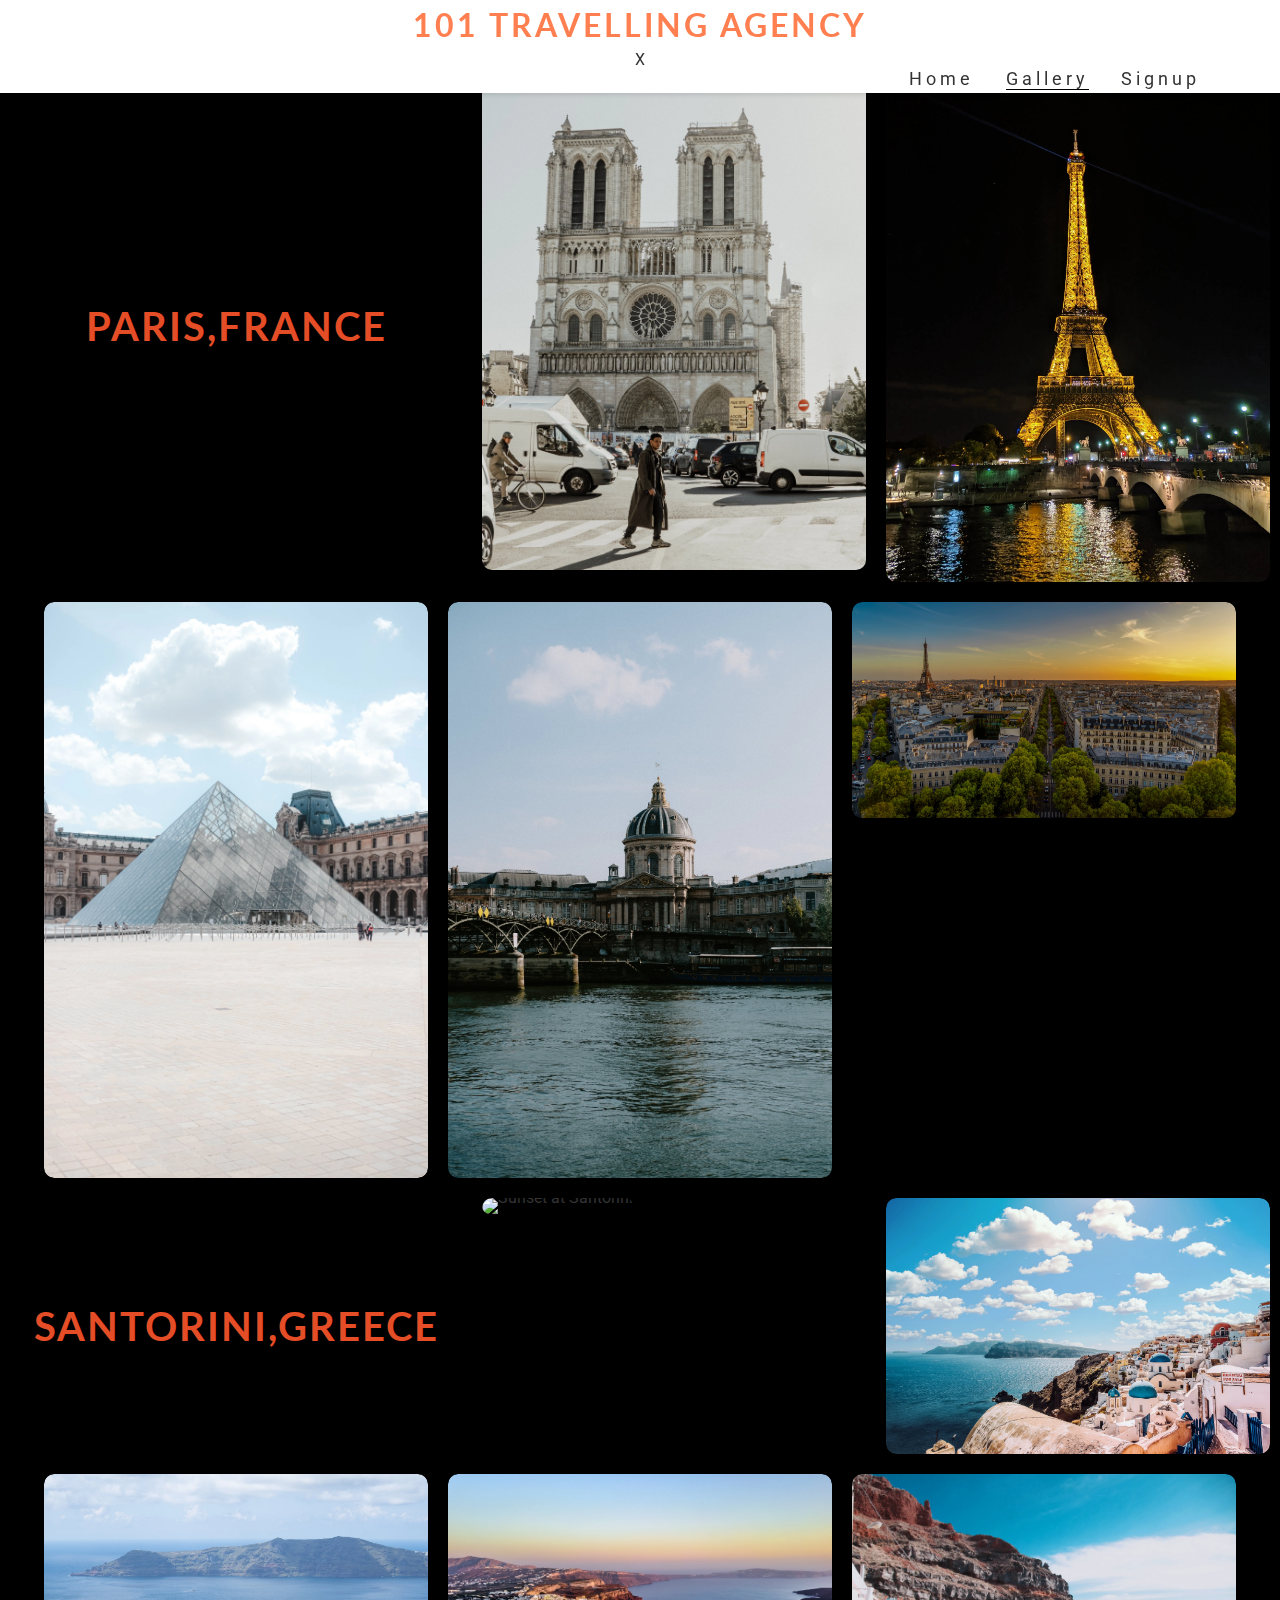
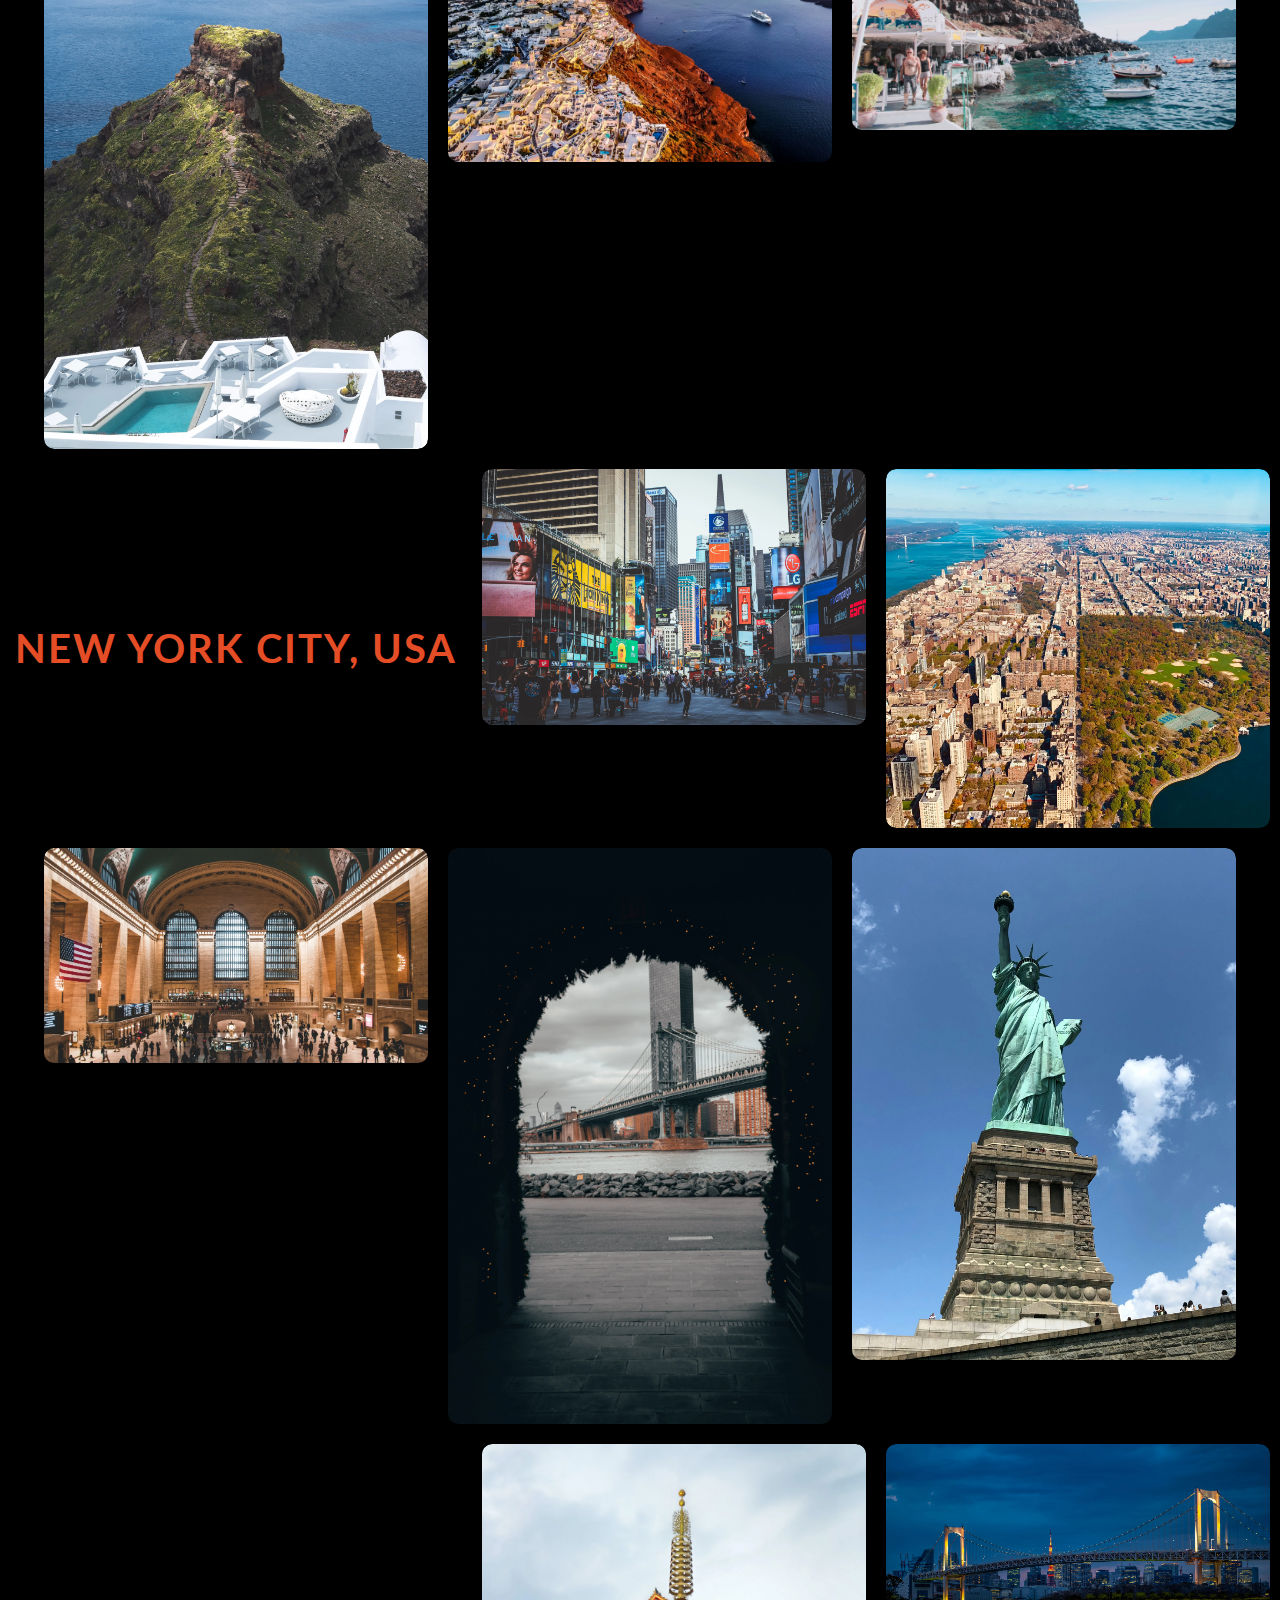
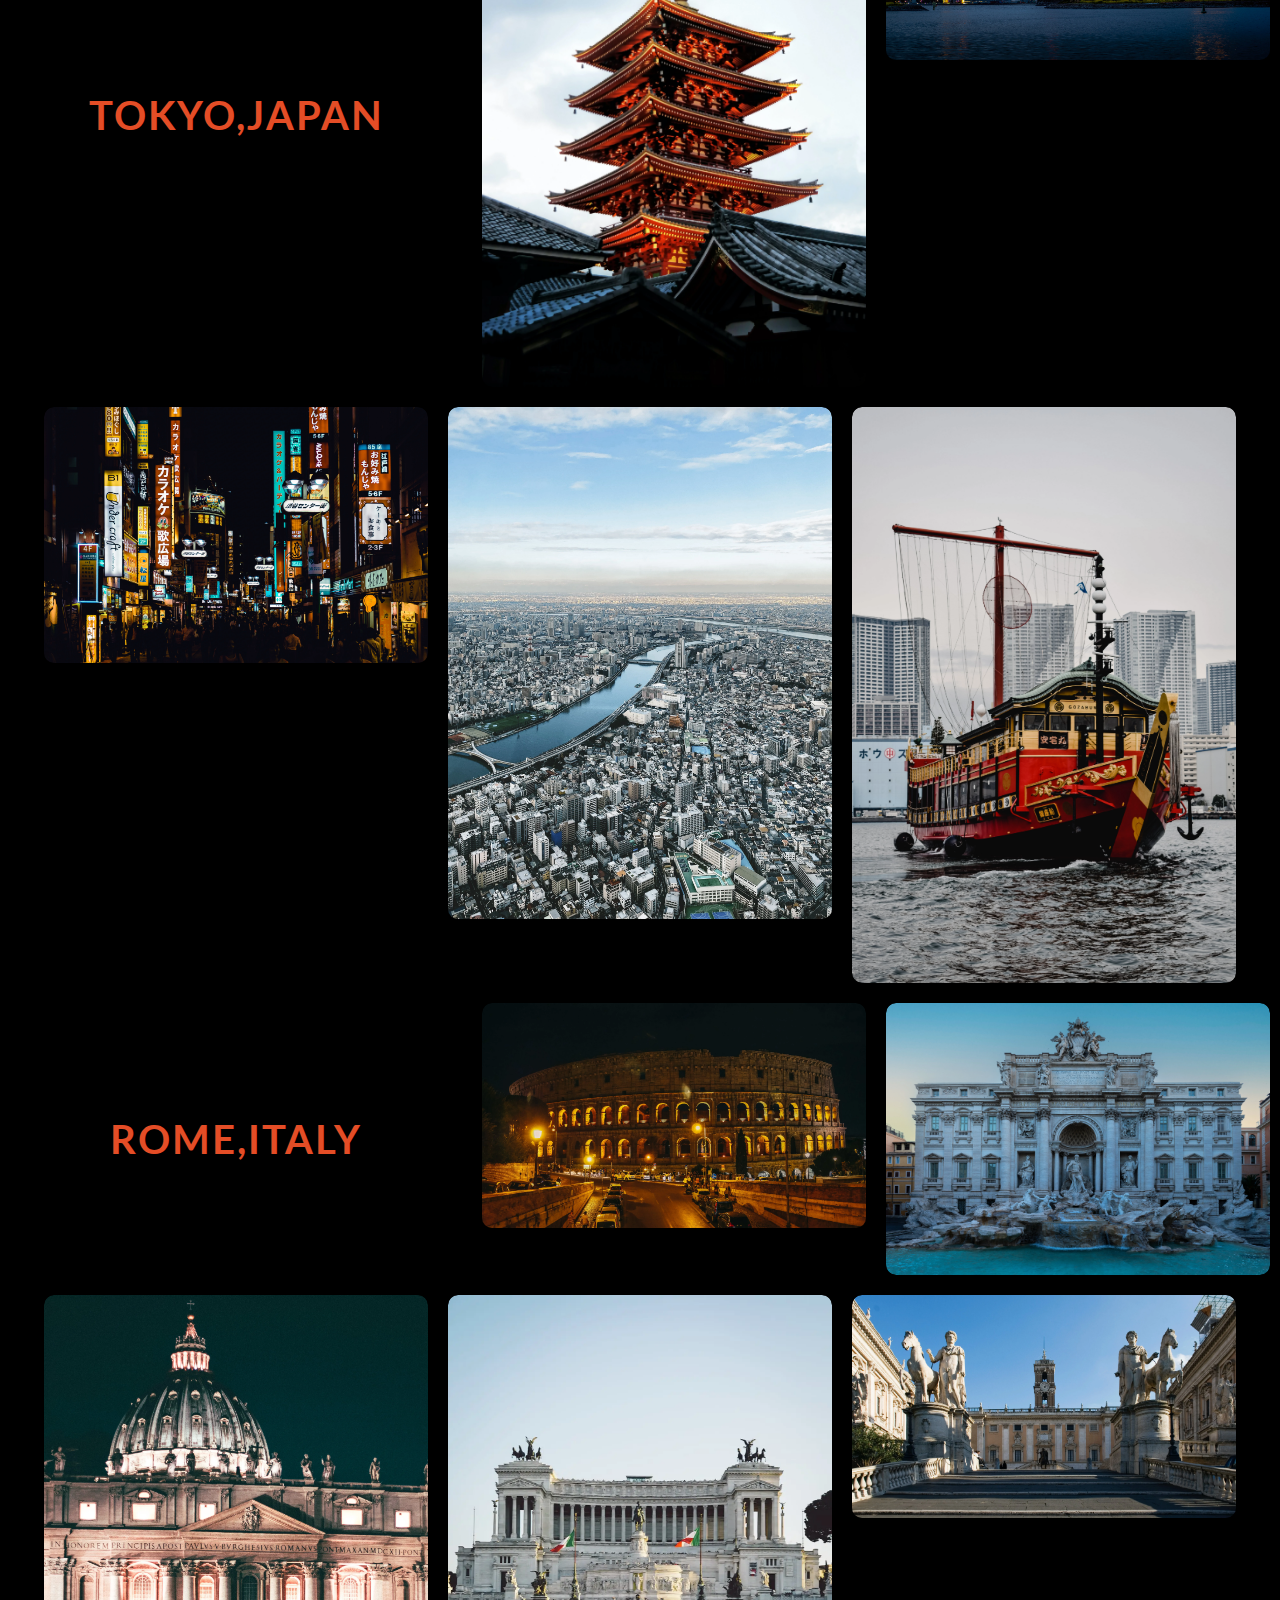
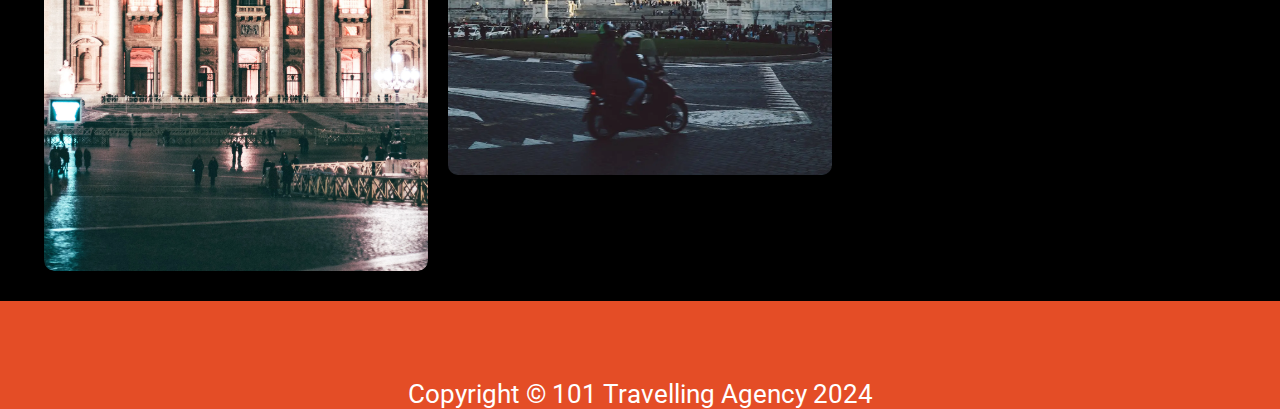
==== gallery.html @ 35d3db6d "Mostly changes for the 1024px+ screens" ====
<!DOCTYPE html>
<html lang="en">

<head>
    <meta charset="UTF-8">
    <meta name="viewport" content="width=device-width, initial-scale=1.0">
    <!-- Meta tags for search engines -->
    <meta name="description" content="Travelling Agency. Travel with us globally and have the time of your life.">
    <meta name="keywords"
        content="travel, travelling, nature, urban, new places, Europe, International, hotel, camping, plane, extreme sports, cruise, fieldtrip, vacation, tourism, attraction">
    <!-- Title -->
    <title>101 Travelling Agency - Gallery</title>
    <!-- Stylesheet -->
    <link rel="stylesheet" href="assets/css/style.css">
    <!-- Favicon -->
    <link rel="icon" type="image/png" sizes="16x16" href="assets/favicon/travel-agency-16x16.png">
    <link rel="icon" type="image/png" sizes="32x32" href="assets/favicon/travel-agency-32x32.png">

</head>

<body>
    <!-- Header -->
    <header>
        <a href="index.html">
            <h1 id="logo"> 101 Travelling Agency</h1>
        </a>

        <!-- Navbar Toggle Checkbox -->
        <input type="checkbox" id="nav-toggle" class="navbar-toggle-checkbox" name="navbar-toggle">
        <label for="nav-toggle" class="navbar-toggle-btn">X</label>
        <!-- Navigation -->
        <nav>
            <ul id="menu">
                <li><a href="index.html">Home</a></li>
                <li><a href="gallery.html" class="active">Gallery</a></li>
                <li><a href="signup.html">Signup</a></li>

            </ul>
        </nav>
    </header>
    <!-- Main content -->
    <main>
        <!-- Gallery -->
        <section id="image-gallery">
            <!-- Paris -->
            <h3>Paris,France</h3>
            <div id="paris" class="image">
                <img src="assets/images-webp/paris-images-webp/pexels-paris1.webp"
                    alt="A man walking and behind him is Notre-Dame" loading="lazy">
            </div>
            <div id="paris" class="image">
                <img src="assets/images-webp/paris-images-webp/pexels-paris2.webp"
                    alt="The Eiffel tower shot by night across the bridge" loading="lazy">
            </div>
            <div id="paris" class="image">
                <img src="assets/images-webp/paris-images-webp/pexels-paris3.webp" alt="Louvre Museum shot at daylight"
                    loading="lazy">
            </div>
            <div id="paris" class="image">
                <img src="assets/images-webp/paris-images-webp/pexels-paris4.webp"
                    alt="The Pont des Arts shot across the bridge" loading="lazy">
            </div>
            <div id="paris" class="image">
                <img src="assets/images-webp/paris-images-webp/pexels-paris5.webp" alt="A panoramic view of Paris"
                    loading="lazy">
            </div>

            <!-- Santorini -->
            <h3>Santorini,Greece</h3>
            <div id="santorini" class="image">
                <img src="assets/images-webp/santorini-images-webp/pexels-santorini1.webp" alt="Sunset at Santorini"
                    loading="lazy">
            </div>
            <div id="santorini" class="image">
                <img src="assets/images-webp/santorini-images-webp/pexels-santorini2.webp"
                    alt="A beautiful and sunny morning in Santorini" loading="lazy">
            </div>
            <div id="santorini" class="image">
                <img src="assets/images-webp/santorini-images-webp/pexels-santorini3.webp"
                    alt="Watching a cliff in Santorini from above" loading="lazy">
            </div>
            <div id="santorini" class="image">
                <img src="assets/images-webp/santorini-images-webp/pexels-santorini4.webp"
                    alt="Panoramic view of sunset in Santorini shot from a drone" loading="lazy">
            </div>
            <div id="santorini" class="image">
                <img src="assets/images-webp/santorini-images-webp/pexels-santorini5.webp"
                    alt="Local tavern in Santorini on a sunny evening" loading="lazy">
            </div>

            <!-- New York City -->
            <h3>New York City, USA</h3>
            <div id="nyc" class="image">
                <img src="assets/images-webp/nyc-images-webp/pexels-nyc1.webp"
                    alt="Time Square in New York with several people walking in it" loading="lazy">
            </div>
            <div id="nyc" class="image">
                <img src="assets/images-webp/nyc-images-webp/pexels-nyc2.webp"
                    alt="Panoramic view of New York on a sunny morning" loading="lazy">
            </div>
            <div id="nyc" class="image">
                <img src="assets/images-webp/nyc-images-webp/pexels-nyc3.webp"
                    alt="Grand Central Terminal in New York on a busy day" loading="lazy">
            </div>
            <div id="nyc" class="image">
                <img src="assets/images-webp/nyc-images-webp/pexels-nyc4.webp" alt="Brooklyn Bridge from a distance"
                    loading="lazy">
            </div>
            <div id="nyc" class="image">
                <img src="assets/images-webp/nyc-images-webp/pexels-nyc5.webp"
                    alt="Statue of Liberty photographed from beneath" loading="lazy">
            </div>

            <!-- Tokyo -->
            <h3>Tokyo,Japan</h3>
            <div id="tokyo" class="image">
                <img src="assets/images-webp/tokyo-images-webp/pexels-tokyo1.webp" alt="Senso-ji Temple in Tokyo"
                    loading="lazy">
            </div>
            <div id="tokyo" class="image">
                <img src="assets/images-webp/tokyo-images-webp/pexels-tokyo2.webp"
                    alt="Rainbow Bridge in Tokyo at night" loading="lazy">
            </div>
            <div id="tokyo" class="image">
                <img src="assets/images-webp/tokyo-images-webp/pexels-tokyo3.webp"
                    alt="The neon lights of Shinjuku district at night in Tokyo" loading="lazy">
            </div>
            <div id="tokyo" class="image">
                <img src="assets/images-webp/tokyo-images-webp/pexels-tokyo4.webp" alt="Panoramic view of Tokyo"
                    loading="lazy">
            </div>
            <div id="tokyo" class="image">
                <img src="assets/images-webp/tokyo-images-webp/pexels-tokyo5.webp"
                    alt="Kobe Bay Cruise in a traditional Japanese warship on a cloudy day" loading="lazy">
            </div>

            <!-- Rome -->
            <h3>Rome,Italy</h3>
            <div id="rome" class="image">
                <img src="assets/images-webp/rome-images-webp/pexels-rome1.webp" alt="Colosseum by night in Rome"
                    loading="lazy">
            </div>
            <div id="rome" class="image">
                <img src="assets/images-webp/rome-images-webp/pexels-rome2.webp" alt="Fontana di Trevi in Rome "
                    loading="lazy">
            </div>
            <div id="rome" class="image">
                <img src="assets/images-webp/rome-images-webp/pexels-rome3.webp" alt="Vatican square at night"
                    loading="lazy">
            </div>
            <div id="rome" class="image">
                <img src="assets/images-webp/rome-images-webp/pexels-rome4.webp" alt="Monument of Victor Emmanuel II"
                    loading="lazy">
            </div>
            <div id="rome" class="image">
                <img src="assets/images-webp/rome-images-webp/pexels-rome5.webp" alt="Capitoline Hill" loading="lazy">
            </div>
        </section>
    </main>
    <!-- Footer -->
    <footer>
        <ul id="social-network">
            <li><a href="https://www.facebook.com/" target="_blank" rel="noopener"
                    aria-label="Visit our Facebook page (opens in a new tab)"><i
                        class="fa-brands fa-square-facebook"></i></a></li>
            <li><a href="https://twitter.com/" target="_blank" rel="noopener"
                    aria-label="Visit our Twitter page (opens in a new tab)"><i
                        class="fa-brands fa-square-x-twitter"></i></a></li>
            <li><a href="https://youtube.com/" target="_blank" rel="noopener"
                    aria-label="Visit our YouTube page (opens in a new tab)"><i
                        class="fa-brands fa-square-youtube"></i></a></li>
            <li><a href="https://instagram.com/" target="_blank" rel="noopener"
                    aria-label="Visit our Instagram page (opens in a new tab)"><i
                        class="fa-brands fa-square-instagram"></i></a></li>

        </ul>
        <p>Copyright © 101 Travelling Agency 2024</p>
    </footer>
    <!-- Font awesome kit -->
    <script src="https://kit.fontawesome.com/e07e87e2b4.js" crossorigin="anonymous"></script>
</body>

</html>
---- assets/css/style.css ----
@import url('https://fonts.googleapis.com/css2?family=Lato:ital,wght@0,100;0,300;0,400;0,700;0,900;1,100;1,300;1,400;1,700;1,900&family=Roboto:ital,wght@0,100;0,300;0,400;0,500;0,700;0,900;1,100;1,300;1,400;1,500;1,700;1,900&display=swap');

/* Asterisk selector to override the default styles */
* {
    padding: 0;
    margin: 0;
    box-sizing: border-box;
}

/* General */
body {
    min-height: 100vh;
    display: flex;
    flex-direction: column;
    font-family: 'Roboto', sans-serif;
    color: #333;
    background-color: black;
}

/* Header */
header {
    background: white;
    padding: 0 1rem;
    position: fixed;
    width: 100%;
    z-index: 99;
    box-shadow: 0 2px 4px rgba(0, 0, 0, 0.1);
    text-align: center;

}

header a {
    text-decoration: none;
    color: inherit;
    transition: color 0.5s ease;

}

header a:hover {
    color: #e44d26;
}

h1 {
    font-family: 'Lato', sans-serif;
    text-transform: uppercase;
    letter-spacing: 3px;
    color: #e44d26;
}

#logo {
    color: #ff7f50;
}

#menu {
    list-style-type: none;
    font-size: 1.2em;
    letter-spacing: 4px;
    margin-bottom: 4px;
}

.active {
    border-bottom: 1px solid black;
}

/* Navbar */
nav {
    position: absolute;
    background-color: #ffffff;
    width: 100%;
    left: 0;
    padding: 0 1rem;
    box-shadow: 0 2px 2px #3a3a3a;
    display: none;
    top: 100%;
}

/* Nav toggle */
#nav-toggle:checked~nav {
    display: block;
}

#nav-toggle {
    display: none;
}

.nav-toggle-label {
    font-size: 2rem;
}

/* Main content*/
main {
    /* Pushes the footer all the way down */
    flex: 1 0 auto;
    display: flex;
    flex-direction: column;
    align-items: center;
}

/* Hero Section */
#hero {
    padding: 80px;
    text-align: center;
    color: #e44d26;
    margin-top: 120px;
}

#hero h2 {
    margin-bottom: 20px;
    font-size: 3em;
}

#hero p {
    margin-bottom: 40px;
    font-size: 1.5em;
    color: white;
}

#hero .cta-button {
    display: inline-block;
    padding: 15px 30px;
    background-color: #e44d26;
    color: #fff;
    text-decoration: none;
    border-radius: 8px;
    font-size: 1.5em;
    transition: background-color 0.3s ease;
}

#hero .cta-button:hover {
    background-color: #c9302c;
}

/* Featured Destinations */
#featured-destinations {
    text-align: center;
    padding: 80px 0;
    margin-bottom: 40px;
}

#featured-destinations h2 {
    margin-bottom: 20px;
    font-size: 2.5em;
    color: #e44d26;
    padding: 5px 20px;
    border-radius: 20px;
}

.destination {
    display: inline-block;
    text-align: left;
    margin: 20px;
    max-width: 300px;
    overflow: hidden;
    position: relative;
    box-shadow: 0 4px 8px rgba(0, 0, 0, 0.1);
    transition: transform 0.3s ease-in-out;
    border: 2px solid #e44d26;
    border-radius: 15px;
}

.destination:hover {
    transform: scale(1.05);
    box-shadow: 0 6px 12px rgba(238, 156, 115, 0.3);
}

.destination img {
    width: 100%;
    height: auto;
    border-bottom: 2px solid #e44d26;
}

.destination h3 {
    font-size: 2em;
    margin-bottom: 10px;
    color: #e44d26;
    text-align: center;
}

.destination p {
    font-size: 1.2em;
    color: white;
    text-align: center;
}

.destination a {
    display: block;
    margin-top: 15px;
    padding: 10px 20px;
    background-color: #e44d26;
    color: #fff;
    text-decoration: none;
    border-radius: 5px;
    transition: background-color 0.3s ease;
    text-align: center;
}

.destination a:hover {
    background-color: #c9302c;
}

/* Testimonials */
#testimonials {
    text-align: center;
    margin: 80px 0;
    background-color: coral;
    padding: 40px;
    border-radius: 15px;
}

.testimonial {
    max-width: 800px;
    margin: 0 auto 40px;
    padding: 30px;
    border-radius: 15px;
    background-color: white;
    box-shadow: 0 2px 4px rgba(0, 0, 0, 0.1);
}

/* Some bg colors for each testimonial */
.testimonial:nth-child(1) {
    background-color: #f8f9fa;
}

.testimonial:nth-child(2) {
    background-color: #e9ecef;
}

.testimonial:nth-child(3) {
    background-color: #d1ecf1;
}

.testimonial:nth-child(4) {
    background-color: #d4edda;
}

.testimonial:nth-child(5) {
    background-color: #ffe5d0;
}

.testimonial:nth-child(6) {
    background-color: #f3d9f2;
}

#testimonials h2 {
    color: white;
    font-size: 2.5em;
    margin-bottom: 30px;
}

.testimonial p {
    margin-bottom: 20px;
    font-size: 1.2em;
    color: black;
}

.testimonial .author {
    font-style: italic;
    color: coral;
    font-size: 1.2em;
}

/* Signup Form */
#signup {
    background: url("../images-webp/bg-img-form-webp/pexels-bg1.webp");
    background-size: cover;
    background-position: 75%;
    padding: 20px 10% 0 10%;
    flex-grow: 1;

}

#signup h2 {
    color: white;
    margin-bottom: 20px;
    font-size: 1.8em;
    text-align: center;
    padding: 30px;

}

#signup-form {
    color: #ffffff;
    padding: 70px;
    margin: 20px auto;
    border-radius: 10px;
    background-color: rgba(60, 60, 60, 0.6);
    font-size: 1.3em;

}

#signup-form label {
    display: block;
    margin-bottom: 10px;
    color: #fafafa;
    font-size: 1.2em;
}

#signup-form input {
    background: transparent;
    color: #fafafa;
    width: 100%;
    height: 25px;
    margin: 5px 0 20px 0;
    border: 1px solid #fafafa;
    border-radius: 2px;
    padding: 0 5px;
}

.radio-group {
    display: flex;
    justify-content: space-between;
    margin-bottom: 15px;
    color: #fafafa;
    gap: 10px;
}

.submit-btn {
    display: block;
    margin: 0 auto;
    padding: 15px 32px;
    background-color: #454b1b;
    color: #fafafa;
    border: none;
    border-radius: 5px;
    font-size: 1.2em;
    cursor: pointer;
    transition: background-color 0.3s ease;
}

.submit-btn:hover {
    background-color: #343812;
}

/* Contact */
#contact {
    text-align: center;
    color: #333;
    background: coral;
    padding: 80px 0;
    border-radius: 15px;
}

#contact h2 {
    font-size: 2.5em;
    margin-bottom: 20px;
    color: white;
}

#contact p {
    font-size: 1.2em;
    margin-bottom: 40px;
    color: #555;
}

.contact-boxes-container {
    display: flex;
    flex-wrap: wrap;
    justify-content: space-around;
    margin-top: 40px;
}

.contact-box-left,
.contact-box-right,
.contact-box-center {
    flex: 1 0 100%;
    max-width: 300px;
    margin-bottom: 20px;
    padding: 20px;
    border-radius: 15px;
    background-color: #fff;
    box-shadow: 0 0 15px rgba(0, 0, 0, 0.2);
}

.contact-box-left h3,
.contact-box-right h3,
.contact-box-center h3 {
    margin-bottom: 15px;
    font-size: 2em;
    color: #e44d26;
}

.contact-box-right {
    text-align: right;
}

.contact-box-container table {
    width: 100%;
    margin-top: 20px;
    border-collapse: collapse;
}

.contact-boxes-container table,
.contact-boxes-container th,
.contact-boxes-container td {
    border: 1px solid #ddd;
}

.contact-boxes-container th,
.contact-boxes-container td {
    padding: 15px;
    text-align: center;
}

.contact-boxes-container th {
    background-color: #007bff;
    color: white;
}

.contact-box-left:hover,
.contact-box-right:hover,
.contact-box-center:hover {
    transform: translateY(-5px);
    box-shadow: 0 10px 25px rgba(0, 0, 0, 0.3);
}

.contact-box-left,
.contact-box-right,
.contact-box-center {
    max-width: 350px;
    margin: 20px 70px 40px 10px;
    padding: 20px;
    border-radius: 15px;
    background-color: #fff;
    box-shadow: 0 0 15px rgba(0, 0, 0, 0.2);
    text-align: center;
}

/* Newsletter */
#newsletter-section {
    margin: 40px auto;
    padding: 30px;
    max-width: 600px;
    text-align: center;
    background-color: #e44d26;
    border-radius: 10px;
    color: white;
}

#newsletter-section h3 {
    display: none;
}

#newsletter-section label {
    display: block;
    margin-bottom: 20px;
    font-size: 1.8em;
}

#newsletter-section input[type="email"] {
    padding: 15px;
    width: 80%;
    border: 1px solid #fff;
    border-radius: 5px;
    margin-bottom: 20px;
    display: inline-block;
    text-align: center;
}

#newsletter-section button {
    padding: 15px 30px;
    background-color: #fff;
    color: #e44d26;
    border: none;
    border-radius: 5px;
    font-size: 1.8em;
    cursor: pointer;
    display: inline-block;
}

#newsletter-section button:hover {
    background-color: #ff6347;
    color: white;
}

/* Map section */
#map-wrapper {
    margin-top: 40px;
}

#map-wrapper h3 {
    display: none;
}

/* Gallery Styles */
#image-gallery {
    display: flex;
    flex-wrap: wrap;
    justify-content: center;
    margin: 20px auto;
    line-height: 0;
    padding-top: 25px;
}

#image-gallery h3 {
    font-family: 'Lato', sans-serif;
    text-transform: uppercase;
    letter-spacing: 2px;
    color: #e44d26;
    font-size: 1.8em;
    margin: 10px 0;
    text-align: center;
}

.image {
    width: 45%;
    margin: 5px;
    overflow: hidden;
    border-radius: 10px;
    cursor: pointer;
}

.image img {
    width: 100%;
    height: auto;
    border-radius: 10px;
    transition: transform 0.3s ease-in-out;
}

.image:hover img {
    transform: scale(1.2);
}

/* Footer */

footer {
    background-color: #e44d26;
}

footer p {
    color: white;
    text-align: center;
    font-size: 1.3em;
}

#social-network {
    text-align: center;
    padding: 20px 0;
    display: flex;
    justify-content: space-evenly;
    list-style-type: none;

}

#social-network i {
    font-size: 160%;
    padding: 5%;
    color: rgb(48, 48, 237);
}

/* Media query: large or landscape phones (576px+) */
@media screen and (min-width: 576px) and (max-width:575px) {
    * {
        text-align: center;
        font-size: 0.9em;
    }

    header {
        top: 100%;
    }

    #contact>.contact-box-container {
        text-align: center;
    }

    #menu {
        font-size: 110%;
        letter-spacing: 4px;
        list-style-type: none;
    }

    #menu>li {
        margin-bottom: none;
    }

    #navbar-toggle:checked~nav {
        display: block;
    }

    #image-gallery {
        column-count: 2;
        column-gap: 0;
        padding-top: 20px;
    }

    #signup form {
        padding-top: 50px;
    }

}

/* Media query: tablets and larger (768px+) */
@media screen and (min-width: 768px) {

    /* Header */
    header {
        padding: 0 2rem;
    }

    #logo {
        font-size: 200%;
        line-height: 50px;
    }

    #menu {
        font-size: 110%;
        letter-spacing: 4px;
        list-style-type: none;
    }

    #menu>li {
        margin-bottom: none;
    }

    #navbar-toggle:checked~nav {
        display: block;
    }

    .nav-toggle-btn {
        display: none;
    }

    /* Hero Section */
    #hero {
        padding: 120px;
    }

    #hero h2 {
        font-size: 4em;
    }

    #hero p {
        font-size: 1.8em;
    }

    #hero .cta-button {
        font-size: 2em;
        padding: 20px 40px;
    }

    /* Featured Destinations */
    #featured-destinations {
        padding: 120px 0;
    }

    #featured-destinations h2 {
        font-size: 3em;
    }

    .destination {
        max-width: 400px;
    }

    .destination h3 {
        font-size: 2.5em;
    }

    .destination p {
        font-size: 1.4em;
    }

    .destination a {
        padding: 15px 30px;
        font-size: 1.4em;
    }

    /* Testimonials */
    #testimonials {
        padding: 120px 0;
    }

    #testimonials h2 {
        font-size: 3em;
        margin-bottom: 50px;
    }

    .testimonial {
        max-width: 900px;
        margin: 0 auto 60px;
        padding: 40px;
    }

    .testimonial p {
        font-size: 1.6em;
        margin-bottom: 30px;
    }

    .testimonial .author {
        font-size: 1.6em;
    }

    #image-gallery {
        column-count: 2;
        column-gap: 0;
        padding-top: 40px;
    }

    /* Signup Form */
    #signup {
        padding: 80px 10% 0 10%;
    }

    #signup h2 {
        font-size: 2.5em;
        padding: 40px;
    }

    #signup-form {
        padding: 100px;
        font-size: 1.6em;
    }

    #signup-form label {
        font-size: 1.4em;
    }

    #signup-form input {
        height: 40px;
        margin: 10px 0 30px 0;
    }

    .radio-group {
        gap: 20px;
    }

    .submit-btn {
        padding: 20px 40px;
        font-size: 1.6em;
    }

    /* Contact */
    #contact {
        padding: 120px 0;
    }

    #contact h2 {
        font-size: 3em;
        margin-bottom: 40px;
    }

    .contact-boxes-container {
        margin-top: 80px;
    }

    .contact-box-left,
    .contact-box-right,
    .contact-box-center {
        max-width: 400px;
        margin: 40px 20px;
    }

    .contact-box-left h3,
    .contact-box-right h3,
    .contact-box-center h3 {
        font-size: 2.5em;
        margin-bottom: 20px;
    }

    /* Newsletter */
    #newsletter-section {
        padding: 60px;
        max-width: 800px;
    }

    #newsletter-section label {
        font-size: 2em;
        margin-bottom: 30px;
    }

    #newsletter-section input[type="email"] {
        padding: 20px;
        width: 70%;
        margin-bottom: 30px;
    }

    #newsletter-section button {
        padding: 20px 40px;
        font-size: 2em;
    }

    /* Map section */
    #map-wrapper {
        margin-top: 80px;
    }

    /* Gallery */
    #image-gallery {
        column-count: 3;
    }

    #image-gallery h3 {
        font-size: 2.5em;
        margin: 20px 0;
    }

    .image {
        width: 30%;
        margin: 10px;
    }

    /* Footer */
    footer p {
        font-size: 1.6em;
    }

    #social-network i {
        font-size: 200%;
        padding: 5%;
    }
}

/* Media query: laptops and larger (1024px+) */
@media screen and (min-width: 1024px) {
    #menu {
        display: flex;
        justify-content: flex-end;
        margin-right: 1rem;
    }

    #menu li {
        margin: 0 1rem;
    }

    #nav-toggle {
        display: none;
    }

    nav {
        display: block;
        position: static;
        background-color: transparent;
        width: auto;
        box-shadow: none;
    }


    nav ul {
        display: inline-block;
        margin: 0;
        padding: 0;
    }

    nav li {
        display: inline-block;
        margin-left: 20px;
    }

    #image-gallery {
        column-count: 3;
        padding-top: 1;
    }

    #image-gallery h3 {
        margin: auto;
        text-align: center;
    }

    .image {
        width: 30%;
        margin: 10px;
    }
}
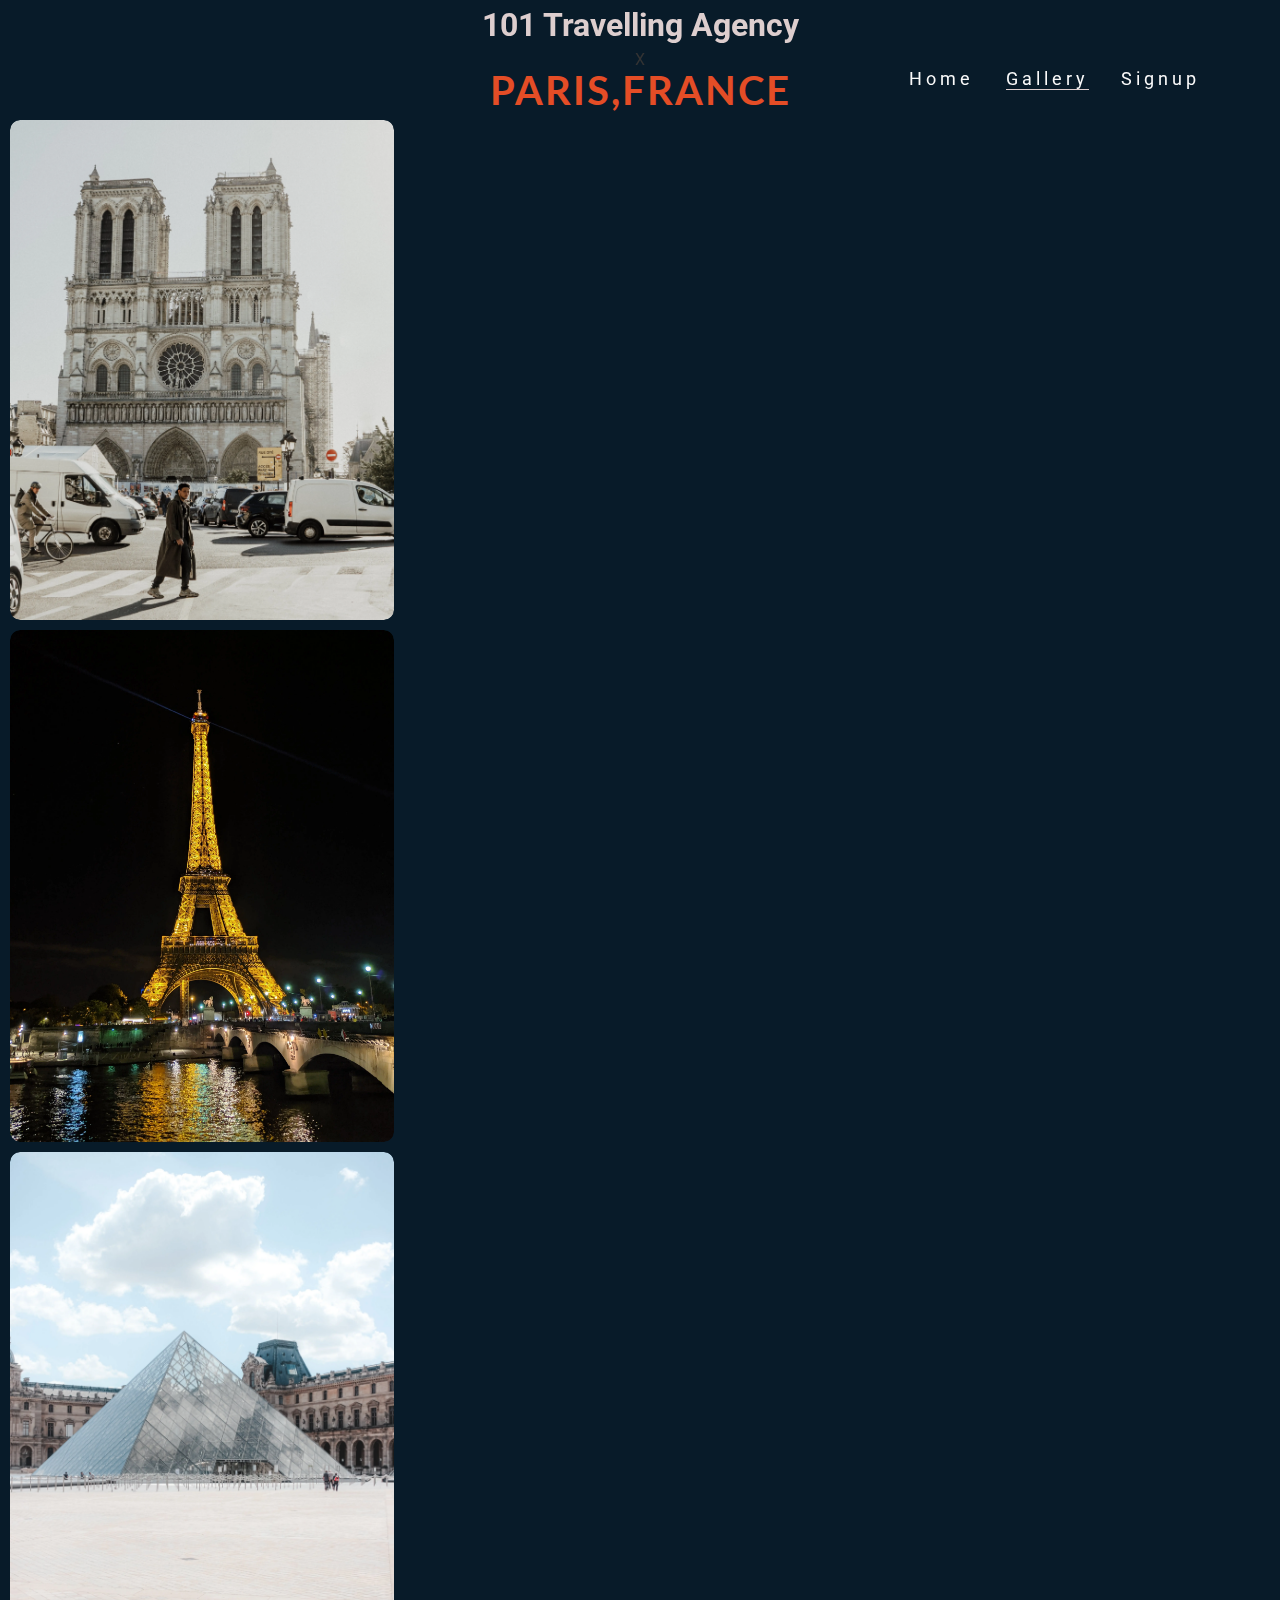
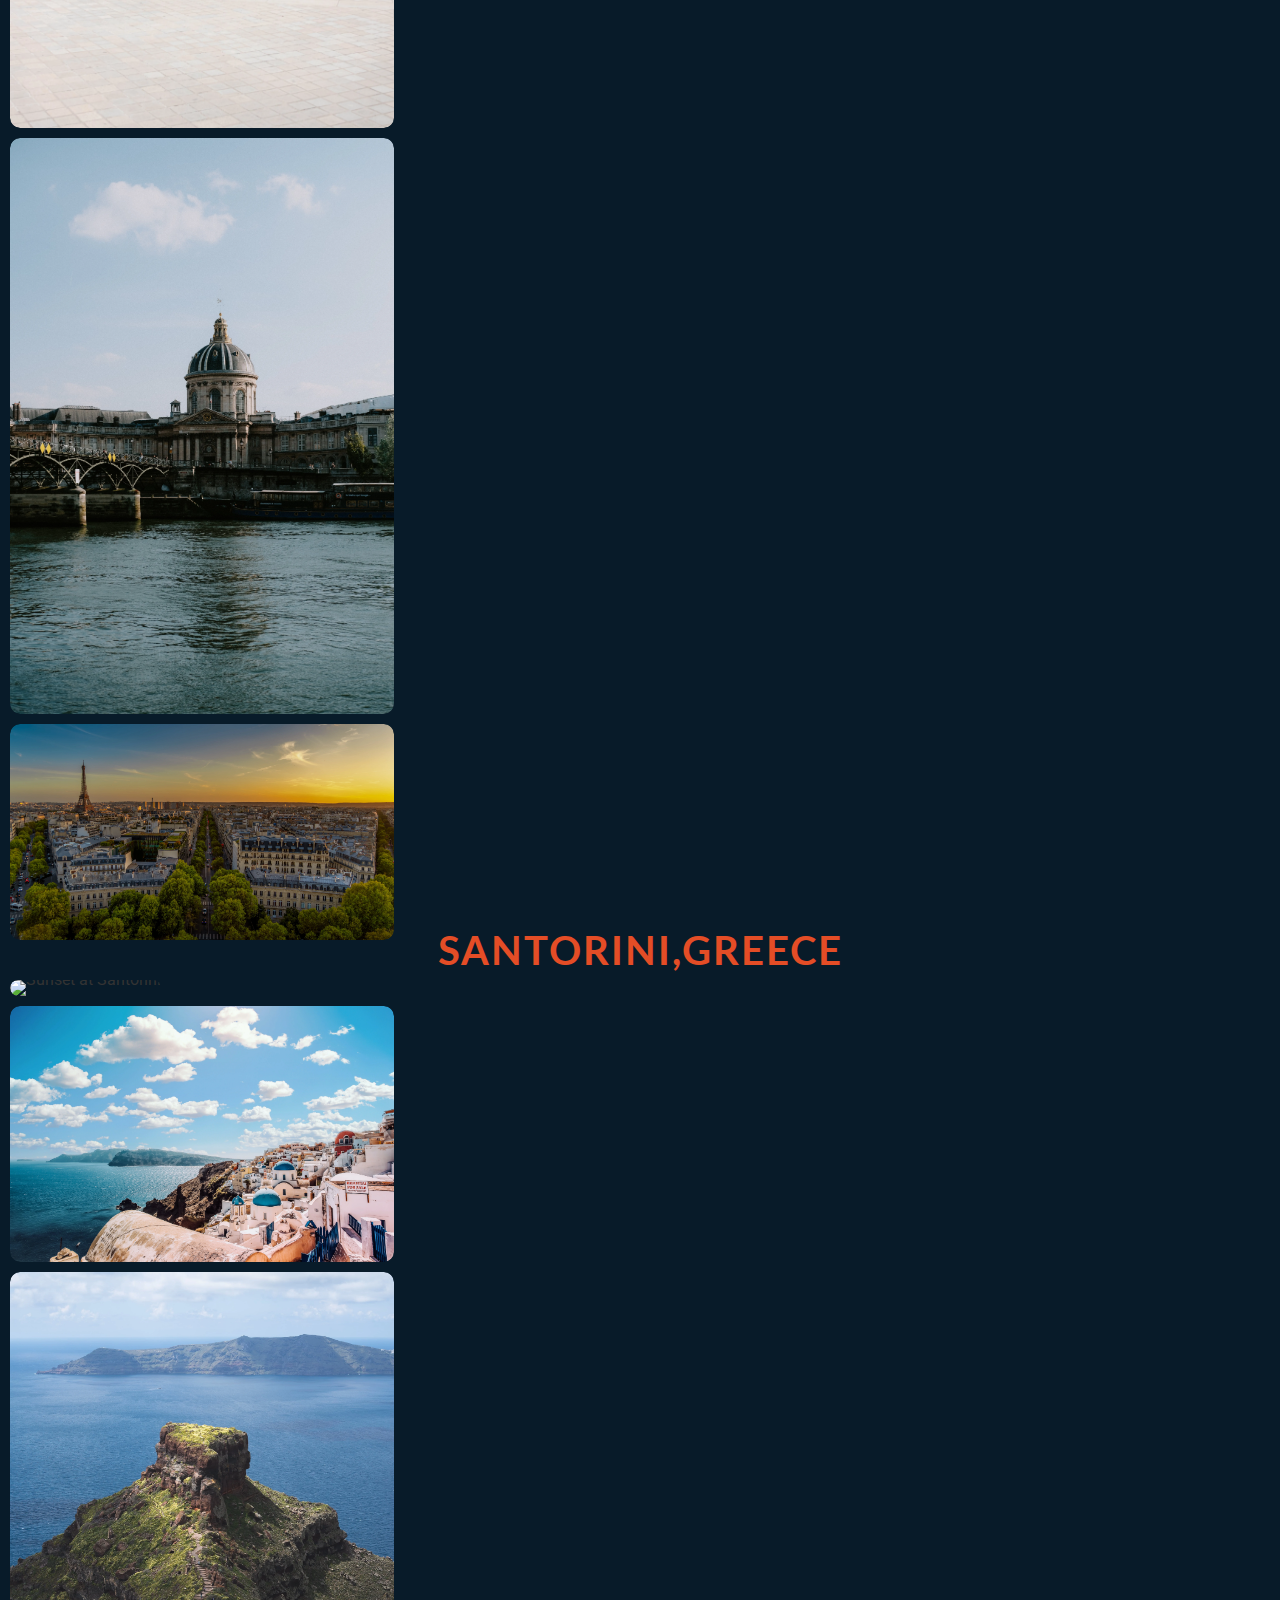
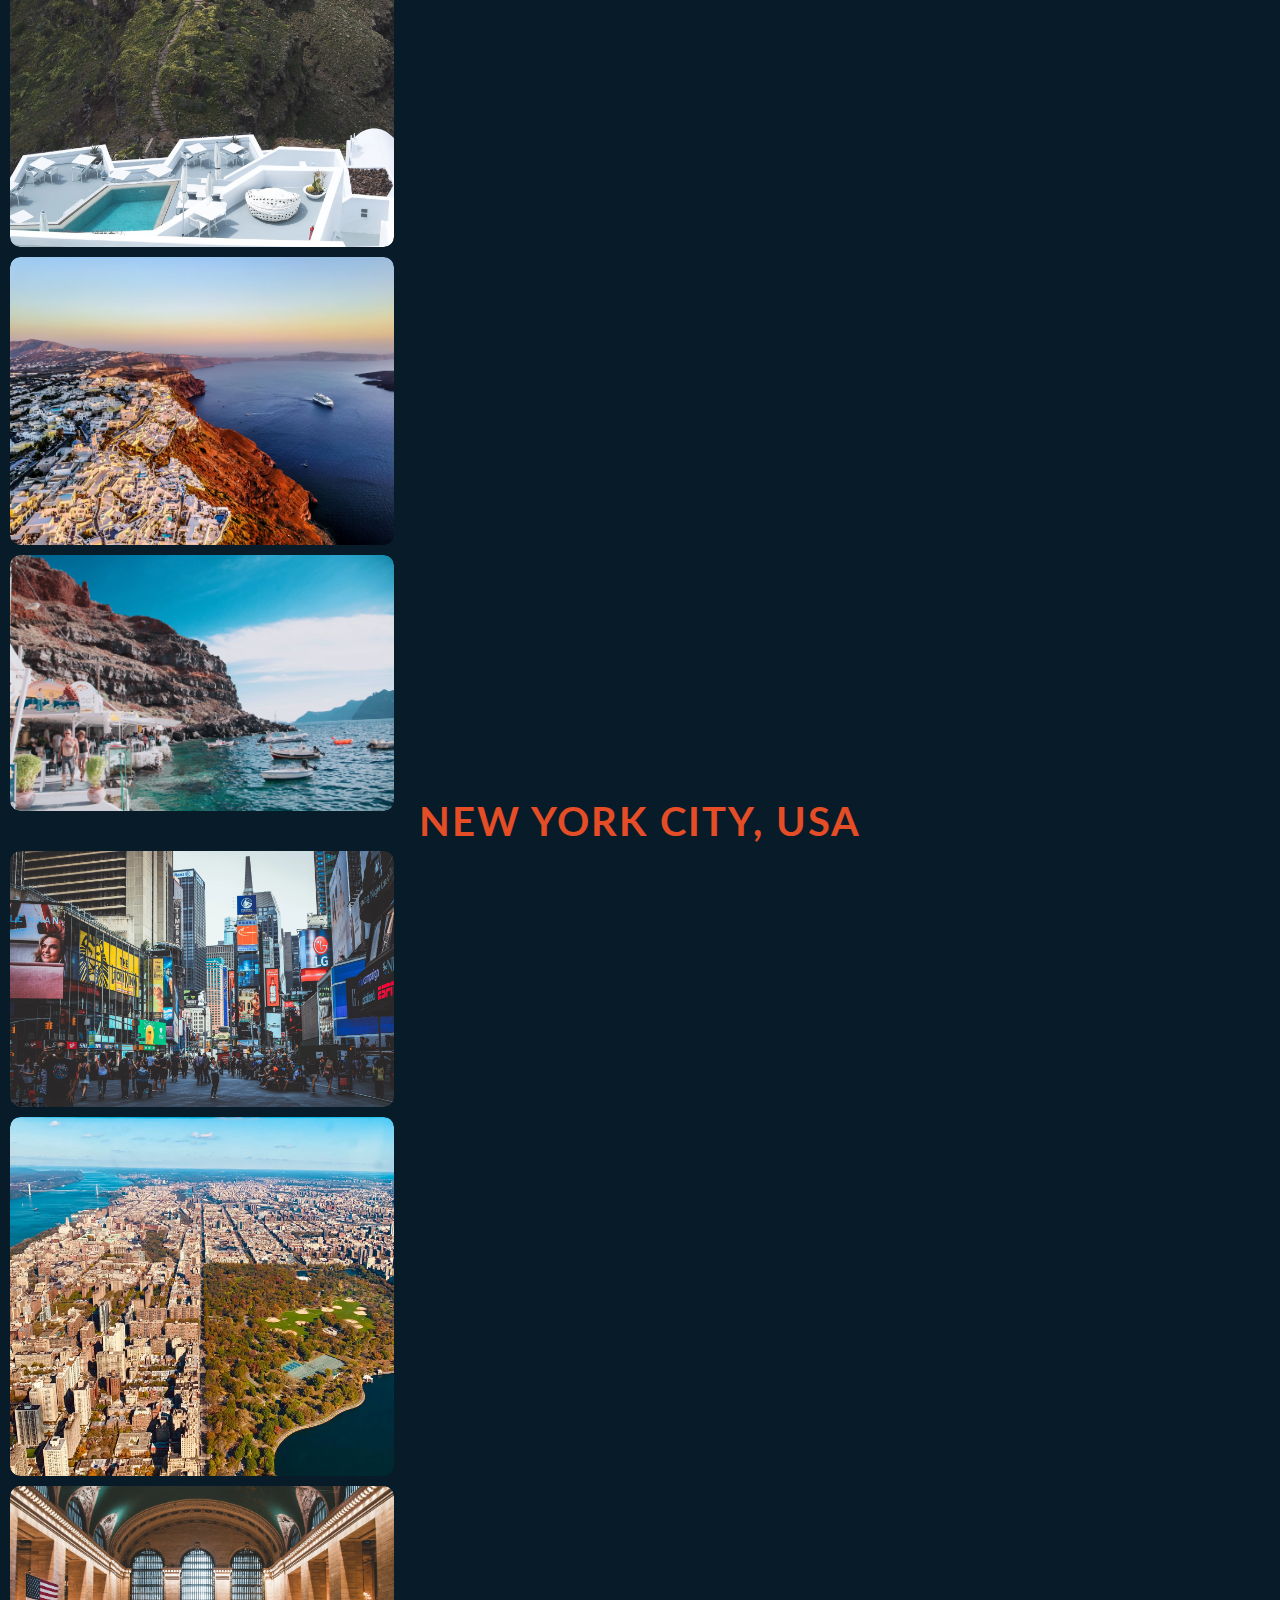
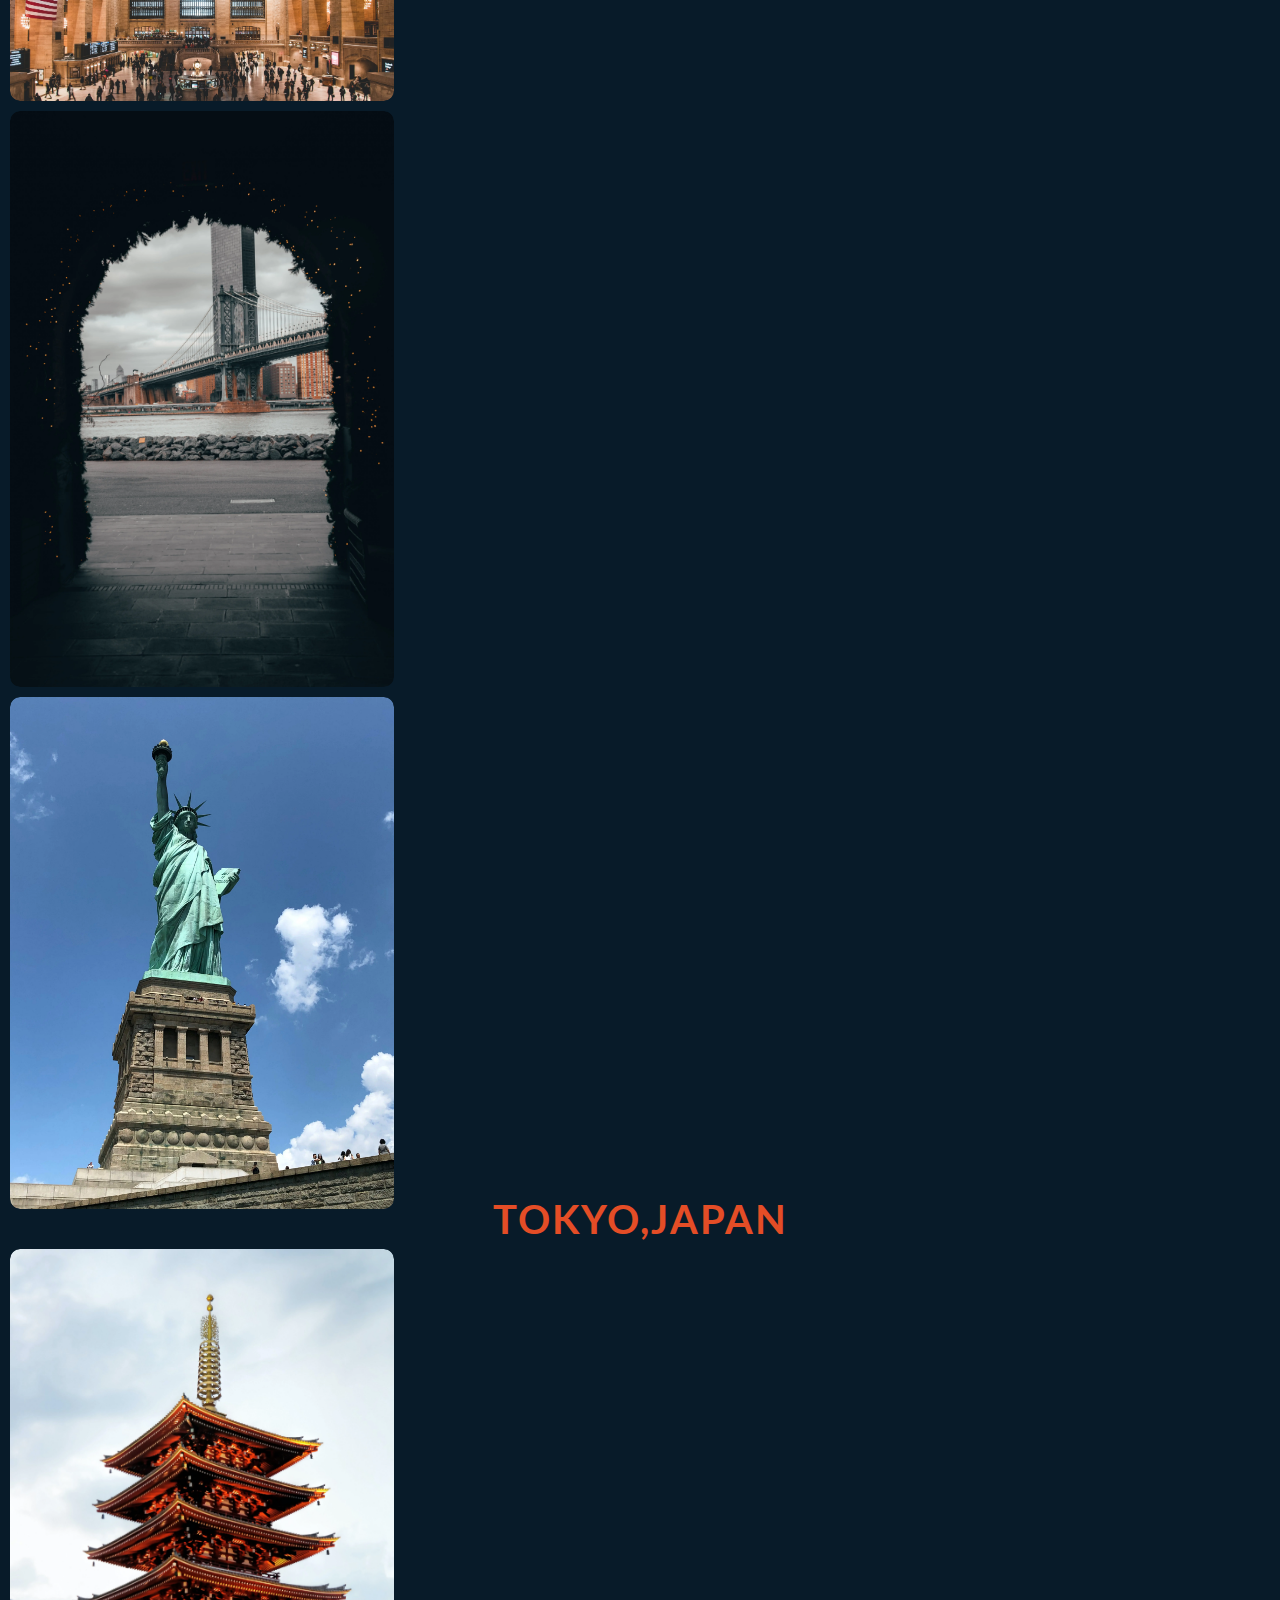
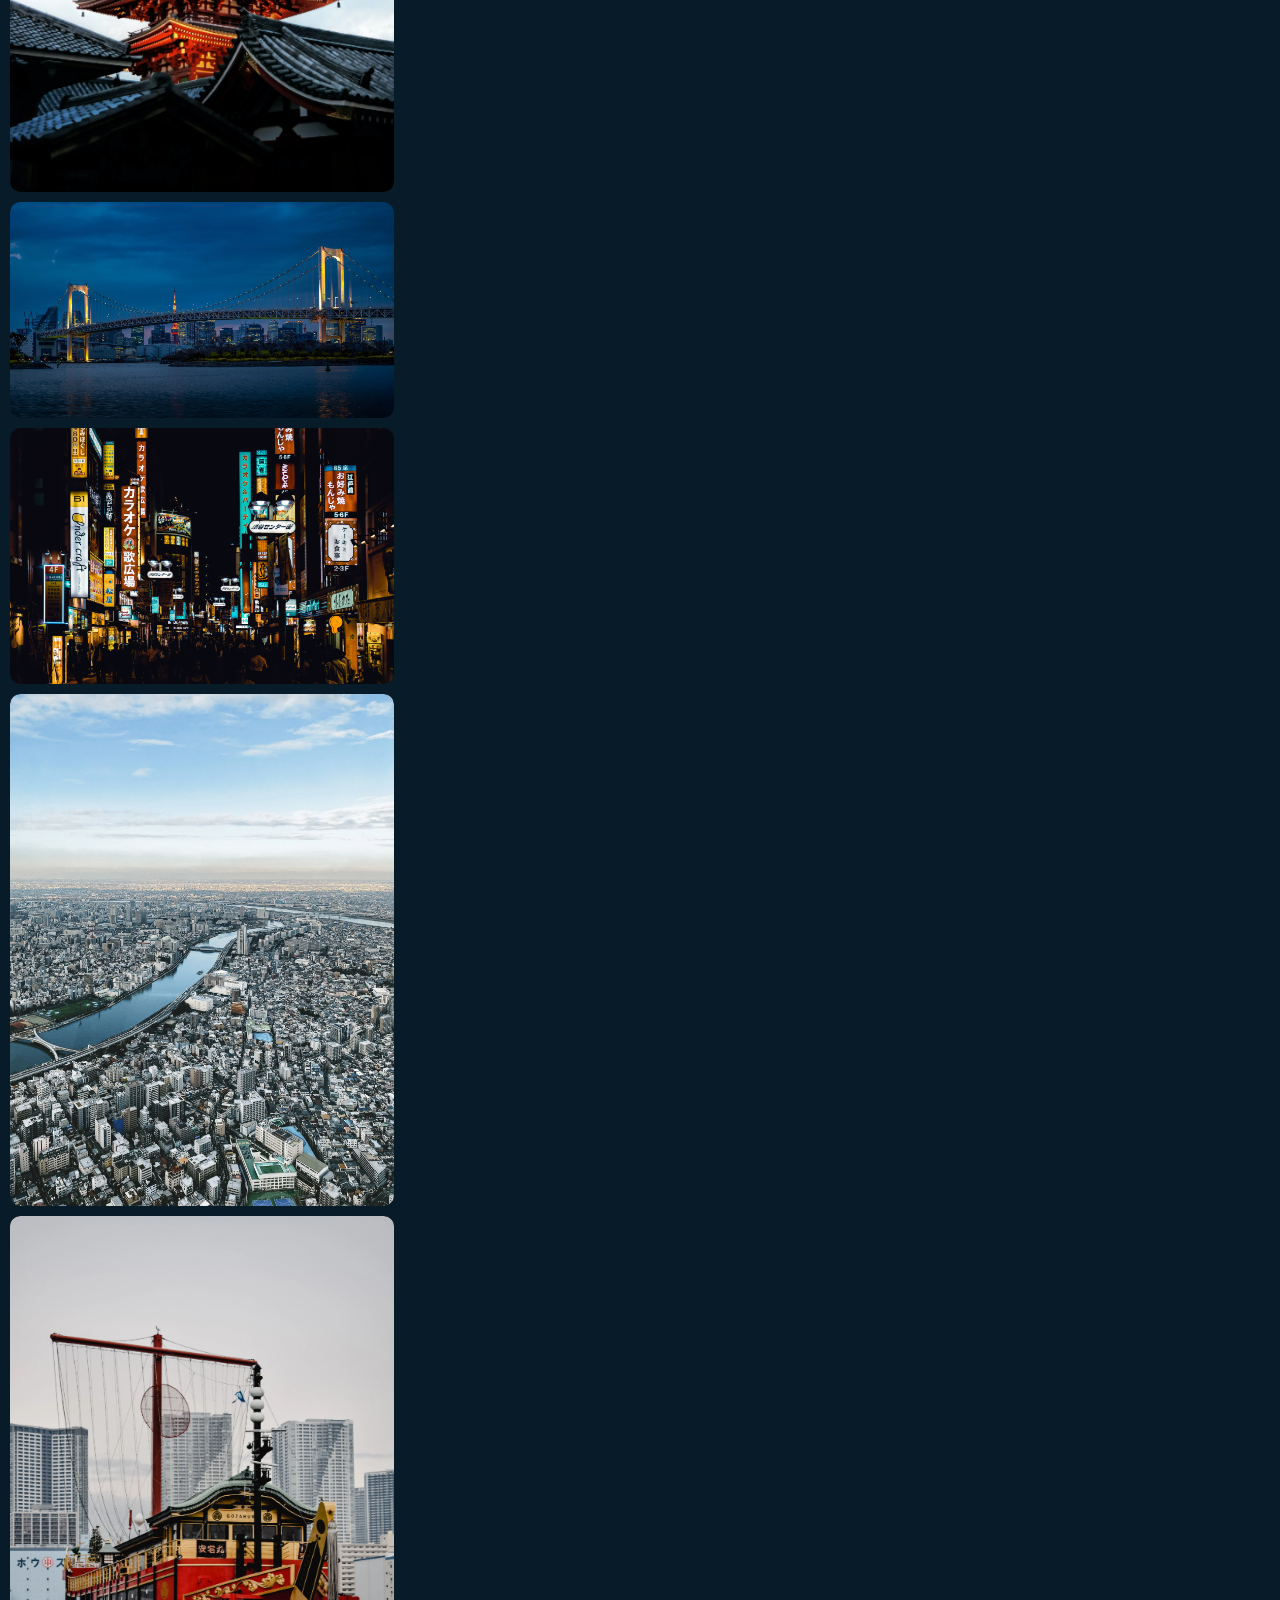
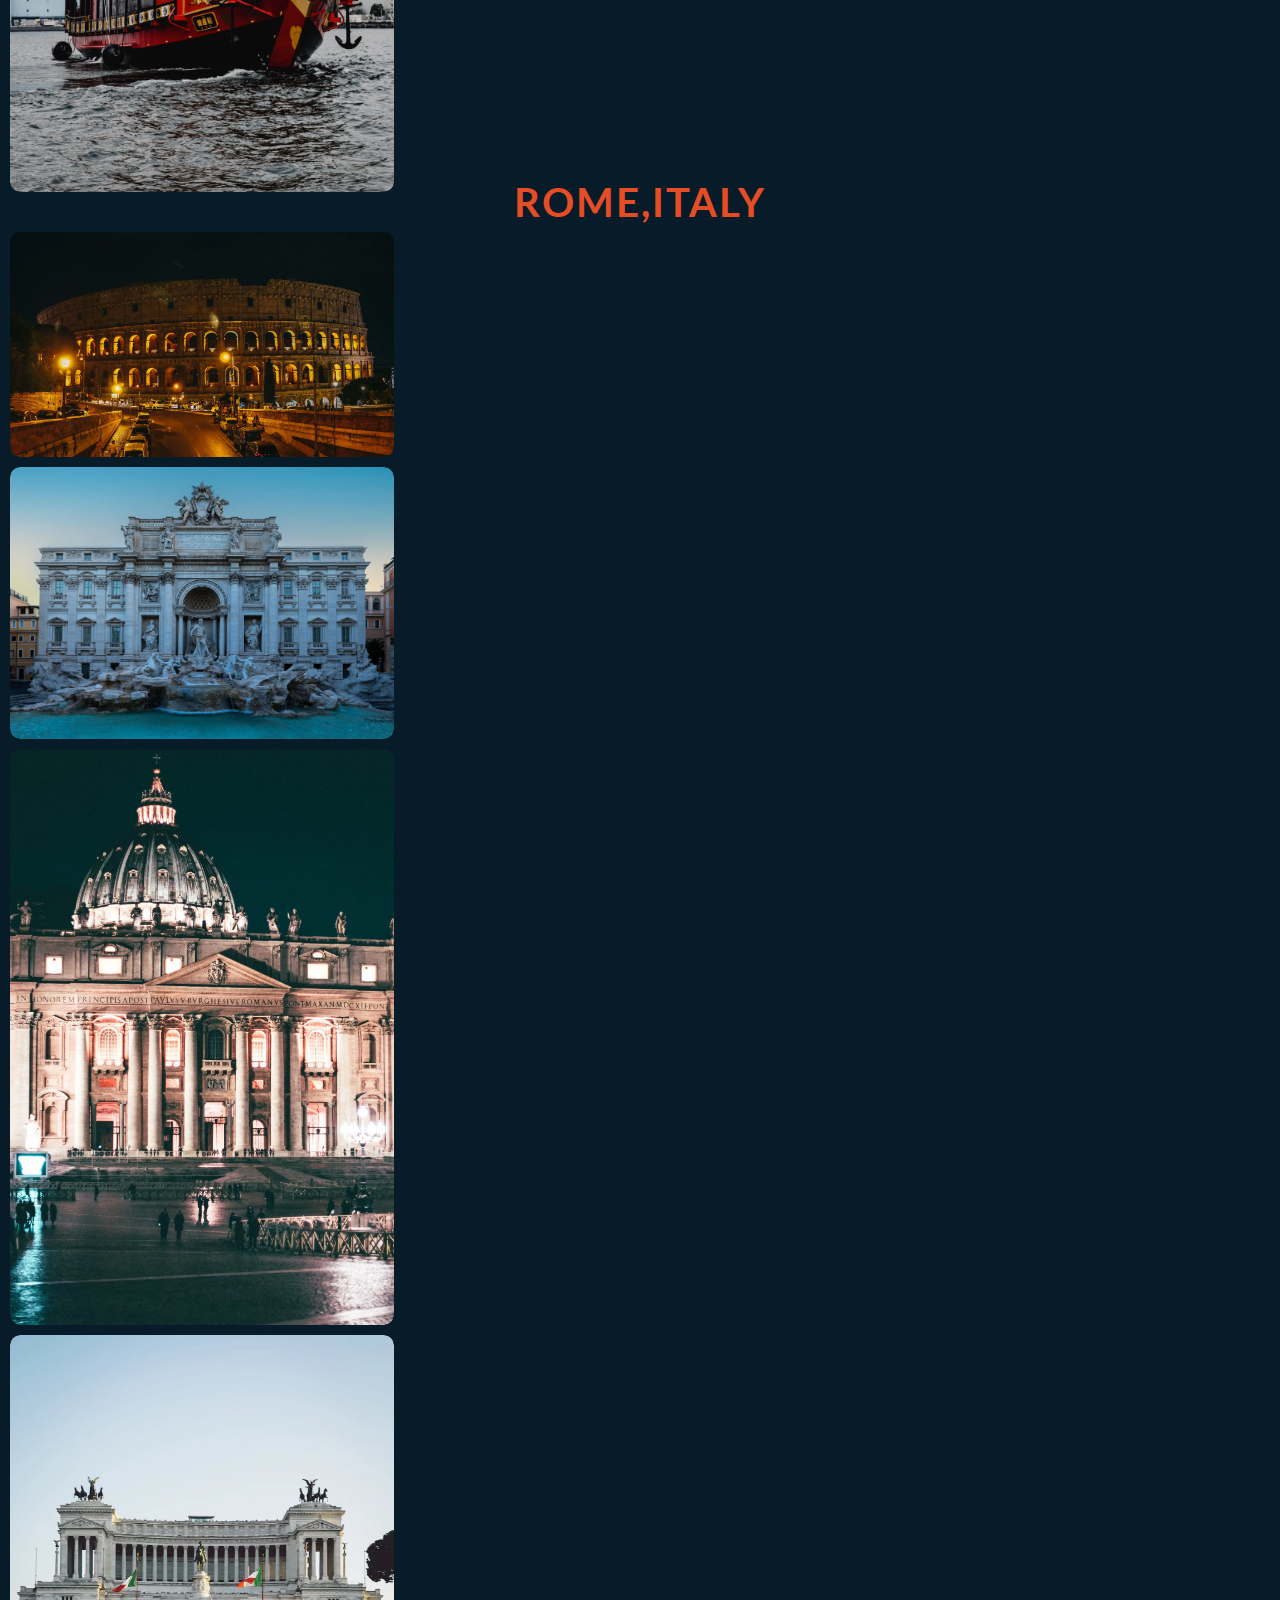
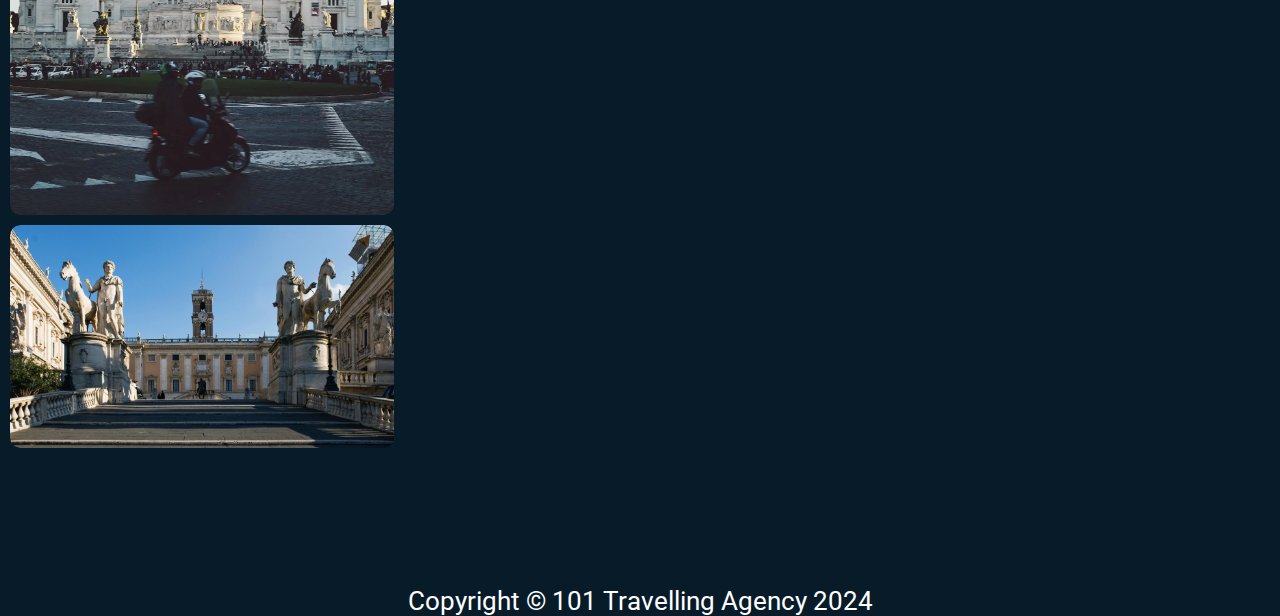
==== commit c59c1b93: "Changed the styling for all pages" ====
--- a/gallery.html
+++ b/gallery.html
@@ -9,13 +9,12 @@
     <meta name="keywords"
         content="travel, travelling, nature, urban, new places, Europe, International, hotel, camping, plane, extreme sports, cruise, fieldtrip, vacation, tourism, attraction">
     <!-- Title -->
-    <title>101 Travelling Agency - Gallery</title>
+    <title>101 Travelling Agency</title>
     <!-- Stylesheet -->
     <link rel="stylesheet" href="assets/css/style.css">
     <!-- Favicon -->
     <link rel="icon" type="image/png" sizes="16x16" href="assets/favicon/travel-agency-16x16.png">
     <link rel="icon" type="image/png" sizes="32x32" href="assets/favicon/travel-agency-32x32.png">
-
 </head>
 
 <body>
@@ -34,7 +33,6 @@
                 <li><a href="index.html">Home</a></li>
                 <li><a href="gallery.html" class="active">Gallery</a></li>
                 <li><a href="signup.html">Signup</a></li>
-
             </ul>
         </nav>
     </header>
@@ -42,123 +40,136 @@
     <main>
         <!-- Gallery -->
         <section id="image-gallery">
+            <h4>Image Gallery</h4>
             <!-- Paris -->
-            <h3>Paris,France</h3>
-            <div id="paris" class="image">
-                <img src="assets/images-webp/paris-images-webp/pexels-paris1.webp"
-                    alt="A man walking and behind him is Notre-Dame" loading="lazy">
-            </div>
-            <div id="paris" class="image">
-                <img src="assets/images-webp/paris-images-webp/pexels-paris2.webp"
-                    alt="The Eiffel tower shot by night across the bridge" loading="lazy">
-            </div>
-            <div id="paris" class="image">
-                <img src="assets/images-webp/paris-images-webp/pexels-paris3.webp" alt="Louvre Museum shot at daylight"
-                    loading="lazy">
-            </div>
-            <div id="paris" class="image">
-                <img src="assets/images-webp/paris-images-webp/pexels-paris4.webp"
-                    alt="The Pont des Arts shot across the bridge" loading="lazy">
-            </div>
-            <div id="paris" class="image">
-                <img src="assets/images-webp/paris-images-webp/pexels-paris5.webp" alt="A panoramic view of Paris"
-                    loading="lazy">
-            </div>
+            <section id="section-paris">
+                <h3>Paris,France</h3>
+                <div id="paris" class="image">
+                    <img src="assets/images-webp/paris-images-webp/pexels-paris1.webp"
+                        alt="A man walking and behind him is Notre-Dame" loading="lazy">
+                </div>
+                <div class="image">
+                    <img src="assets/images-webp/paris-images-webp/pexels-paris2.webp"
+                        alt="The Eiffel tower shot by night across the bridge" loading="lazy">
+                </div>
+                <div class="image">
+                    <img src="assets/images-webp/paris-images-webp/pexels-paris3.webp"
+                        alt="Louvre Museum shot at daylight" loading="lazy">
+                </div>
+                <div class="image">
+                    <img src="assets/images-webp/paris-images-webp/pexels-paris4.webp"
+                        alt="The Pont des Arts shot across the bridge" loading="lazy">
+                </div>
+                <div class="image">
+                    <img src="assets/images-webp/paris-images-webp/pexels-paris5.webp" alt="A panoramic view of Paris"
+                        loading="lazy">
+                </div>
+            </section>
 
             <!-- Santorini -->
-            <h3>Santorini,Greece</h3>
-            <div id="santorini" class="image">
-                <img src="assets/images-webp/santorini-images-webp/pexels-santorini1.webp" alt="Sunset at Santorini"
-                    loading="lazy">
-            </div>
-            <div id="santorini" class="image">
-                <img src="assets/images-webp/santorini-images-webp/pexels-santorini2.webp"
-                    alt="A beautiful and sunny morning in Santorini" loading="lazy">
-            </div>
-            <div id="santorini" class="image">
-                <img src="assets/images-webp/santorini-images-webp/pexels-santorini3.webp"
-                    alt="Watching a cliff in Santorini from above" loading="lazy">
-            </div>
-            <div id="santorini" class="image">
-                <img src="assets/images-webp/santorini-images-webp/pexels-santorini4.webp"
-                    alt="Panoramic view of sunset in Santorini shot from a drone" loading="lazy">
-            </div>
-            <div id="santorini" class="image">
-                <img src="assets/images-webp/santorini-images-webp/pexels-santorini5.webp"
-                    alt="Local tavern in Santorini on a sunny evening" loading="lazy">
-            </div>
+            <section id="section-santorini">
+                <h3>Santorini,Greece</h3>
+                <div id="santorini" class="image">
+                    <img src="assets/images-webp/santorini-images-webp/pexels-santorini1.webp" alt="Sunset at Santorini"
+                        loading="lazy">
+                </div>
+                <div class="image">
+                    <img src="assets/images-webp/santorini-images-webp/pexels-santorini2.webp"
+                        alt="A beautiful and sunny morning in Santorini" loading="lazy">
+                </div>
+                <div class="image">
+                    <img src="assets/images-webp/santorini-images-webp/pexels-santorini3.webp"
+                        alt="Watching a cliff in Santorini from above" loading="lazy">
+                </div>
+                <div class="image">
+                    <img src="assets/images-webp/santorini-images-webp/pexels-santorini4.webp"
+                        alt="Panoramic view of sunset in Santorini shot from a drone" loading="lazy">
+                </div>
+                <div class="image">
+                    <img src="assets/images-webp/santorini-images-webp/pexels-santorini5.webp"
+                        alt="Local tavern in Santorini on a sunny evening" loading="lazy">
+                </div>
+            </section>
 
             <!-- New York City -->
-            <h3>New York City, USA</h3>
-            <div id="nyc" class="image">
-                <img src="assets/images-webp/nyc-images-webp/pexels-nyc1.webp"
-                    alt="Time Square in New York with several people walking in it" loading="lazy">
-            </div>
-            <div id="nyc" class="image">
-                <img src="assets/images-webp/nyc-images-webp/pexels-nyc2.webp"
-                    alt="Panoramic view of New York on a sunny morning" loading="lazy">
-            </div>
-            <div id="nyc" class="image">
-                <img src="assets/images-webp/nyc-images-webp/pexels-nyc3.webp"
-                    alt="Grand Central Terminal in New York on a busy day" loading="lazy">
-            </div>
-            <div id="nyc" class="image">
-                <img src="assets/images-webp/nyc-images-webp/pexels-nyc4.webp" alt="Brooklyn Bridge from a distance"
-                    loading="lazy">
-            </div>
-            <div id="nyc" class="image">
-                <img src="assets/images-webp/nyc-images-webp/pexels-nyc5.webp"
-                    alt="Statue of Liberty photographed from beneath" loading="lazy">
-            </div>
+            <section id="section-nyc">
+                <h3>New York City, USA</h3>
+                <div id="nyc" class="image">
+                    <img src="assets/images-webp/nyc-images-webp/pexels-nyc1.webp"
+                        alt="Time Square in New York with several people walking in it" loading="lazy">
+                </div>
+                <div class="image">
+                    <img src="assets/images-webp/nyc-images-webp/pexels-nyc2.webp"
+                        alt="Panoramic view of New York on a sunny morning" loading="lazy">
+                </div>
+                <div class="image">
+                    <img src="assets/images-webp/nyc-images-webp/pexels-nyc3.webp"
+                        alt="Grand Central Terminal in New York on a busy day" loading="lazy">
+                </div>
+                <div class="image">
+                    <img src="assets/images-webp/nyc-images-webp/pexels-nyc4.webp" alt="Brooklyn Bridge from a distance"
+                        loading="lazy">
+                </div>
+                <div class="image">
+                    <img src="assets/images-webp/nyc-images-webp/pexels-nyc5.webp"
+                        alt="Statue of Liberty photographed from beneath" loading="lazy">
+                </div>
+            </section>
 
             <!-- Tokyo -->
-            <h3>Tokyo,Japan</h3>
-            <div id="tokyo" class="image">
-                <img src="assets/images-webp/tokyo-images-webp/pexels-tokyo1.webp" alt="Senso-ji Temple in Tokyo"
-                    loading="lazy">
-            </div>
-            <div id="tokyo" class="image">
-                <img src="assets/images-webp/tokyo-images-webp/pexels-tokyo2.webp"
-                    alt="Rainbow Bridge in Tokyo at night" loading="lazy">
-            </div>
-            <div id="tokyo" class="image">
-                <img src="assets/images-webp/tokyo-images-webp/pexels-tokyo3.webp"
-                    alt="The neon lights of Shinjuku district at night in Tokyo" loading="lazy">
-            </div>
-            <div id="tokyo" class="image">
-                <img src="assets/images-webp/tokyo-images-webp/pexels-tokyo4.webp" alt="Panoramic view of Tokyo"
-                    loading="lazy">
-            </div>
-            <div id="tokyo" class="image">
-                <img src="assets/images-webp/tokyo-images-webp/pexels-tokyo5.webp"
-                    alt="Kobe Bay Cruise in a traditional Japanese warship on a cloudy day" loading="lazy">
-            </div>
+            <section id="section-tokyo">
+                <h3>Tokyo,Japan</h3>
+                <div id="tokyo" class="image">
+                    <img src="assets/images-webp/tokyo-images-webp/pexels-tokyo1.webp" alt="Senso-ji Temple in Tokyo"
+                        loading="lazy">
+                </div>
+                <div class="image">
+                    <img src="assets/images-webp/tokyo-images-webp/pexels-tokyo2.webp"
+                        alt="Rainbow Bridge in Tokyo at night" loading="lazy">
+                </div>
+                <div class="image">
+                    <img src="assets/images-webp/tokyo-images-webp/pexels-tokyo3.webp"
+                        alt="The neon lights of Shinjuku district at night in Tokyo" loading="lazy">
+                </div>
+                <div class="image">
+                    <img src="assets/images-webp/tokyo-images-webp/pexels-tokyo4.webp" alt="Panoramic view of Tokyo"
+                        loading="lazy">
+                </div>
+                <div class="image">
+                    <img src="assets/images-webp/tokyo-images-webp/pexels-tokyo5.webp"
+                        alt="Kobe Bay Cruise in a traditional Japanese warship on a cloudy day" loading="lazy">
+                </div>
+            </section>
 
             <!-- Rome -->
-            <h3>Rome,Italy</h3>
-            <div id="rome" class="image">
-                <img src="assets/images-webp/rome-images-webp/pexels-rome1.webp" alt="Colosseum by night in Rome"
-                    loading="lazy">
-            </div>
-            <div id="rome" class="image">
-                <img src="assets/images-webp/rome-images-webp/pexels-rome2.webp" alt="Fontana di Trevi in Rome "
-                    loading="lazy">
-            </div>
-            <div id="rome" class="image">
-                <img src="assets/images-webp/rome-images-webp/pexels-rome3.webp" alt="Vatican square at night"
-                    loading="lazy">
-            </div>
-            <div id="rome" class="image">
-                <img src="assets/images-webp/rome-images-webp/pexels-rome4.webp" alt="Monument of Victor Emmanuel II"
-                    loading="lazy">
-            </div>
-            <div id="rome" class="image">
-                <img src="assets/images-webp/rome-images-webp/pexels-rome5.webp" alt="Capitoline Hill" loading="lazy">
-            </div>
+            <section id="section-rome">
+                <h3>Rome,Italy</h3>
+                <div id="rome" class="image">
+                    <img src="assets/images-webp/rome-images-webp/pexels-rome1.webp" alt="Colosseum by night in Rome"
+                        loading="lazy">
+                </div>
+                <div class="image">
+                    <img src="assets/images-webp/rome-images-webp/pexels-rome2.webp" alt="Fontana di Trevi in Rome "
+                        loading="lazy">
+                </div>
+                <div class="image">
+                    <img src="assets/images-webp/rome-images-webp/pexels-rome3.webp" alt="Vatican square at night"
+                        loading="lazy">
+                </div>
+                <div class="image">
+                    <img src="assets/images-webp/rome-images-webp/pexels-rome4.webp"
+                        alt="Monument of Victor Emmanuel II" loading="lazy">
+                </div>
+                <div class="image">
+                    <img src="assets/images-webp/rome-images-webp/pexels-rome5.webp" alt="Capitoline Hill"
+                        loading="lazy">
+                </div>
+            </section>
         </section>
     </main>
     <!-- Footer -->
     <footer>
+
         <ul id="social-network">
             <li><a href="https://www.facebook.com/" target="_blank" rel="noopener"
                     aria-label="Visit our Facebook page (opens in a new tab)"><i
@@ -175,6 +186,7 @@
 
         </ul>
         <p>Copyright © 101 Travelling Agency 2024</p>
+        
     </footer>
     <!-- Font awesome kit -->
     <script src="https://kit.fontawesome.com/e07e87e2b4.js" crossorigin="anonymous"></script>
--- a/assets/css/style.css
+++ b/assets/css/style.css
@@ -14,41 +14,34 @@
     flex-direction: column;
     font-family: 'Roboto', sans-serif;
     color: #333;
-    background-color: black;
+    background-color: #081b29;
 }
 
 /* Header */
 header {
-    background: white;
-    padding: 0 1rem;
+    background: transparent;
+    padding: 20px 0;
+    margin-bottom: 20px;
     position: fixed;
     width: 100%;
     z-index: 99;
-    box-shadow: 0 2px 4px rgba(0, 0, 0, 0.1);
-    text-align: center;
-
-}
+    text-align: center;
+}
+
 
 header a {
     text-decoration: none;
-    color: inherit;
+    color: #fafafa;
     transition: color 0.5s ease;
-
 }
 
 header a:hover {
     color: #e44d26;
 }
 
-h1 {
-    font-family: 'Lato', sans-serif;
-    text-transform: uppercase;
-    letter-spacing: 3px;
-    color: #e44d26;
-}
 
 #logo {
-    color: #ff7f50;
+    color: #ddcece;
 }
 
 #menu {
@@ -59,7 +52,7 @@
 }
 
 .active {
-    border-bottom: 1px solid black;
+    border-bottom: 1px solid #ddcece;
 }
 
 /* Navbar */
@@ -202,116 +195,139 @@
 #testimonials {
     text-align: center;
     margin: 80px 0;
-    background-color: coral;
     padding: 40px;
     border-radius: 15px;
-}
-
-.testimonial {
-    max-width: 800px;
-    margin: 0 auto 40px;
-    padding: 30px;
-    border-radius: 15px;
-    background-color: white;
-    box-shadow: 0 2px 4px rgba(0, 0, 0, 0.1);
-}
-
-/* Some bg colors for each testimonial */
-.testimonial:nth-child(1) {
-    background-color: #f8f9fa;
-}
-
-.testimonial:nth-child(2) {
-    background-color: #e9ecef;
-}
-
-.testimonial:nth-child(3) {
-    background-color: #d1ecf1;
-}
-
-.testimonial:nth-child(4) {
-    background-color: #d4edda;
-}
-
-.testimonial:nth-child(5) {
-    background-color: #ffe5d0;
-}
-
-.testimonial:nth-child(6) {
-    background-color: #f3d9f2;
+    background: transparent;
 }
 
 #testimonials h2 {
+    color: coral;
+}
+
+.testimonial-card {
+    margin-bottom: 30px;
+    border-radius: 10px;
+    box-shadow: 0 4px 8px rgba(0, 0, 0, 0.3);
+}
+
+.testimonial-card header {
+    padding: 15px;
     color: white;
-    font-size: 2.5em;
-    margin-bottom: 30px;
-}
-
-.testimonial p {
-    margin-bottom: 20px;
+    border-top-left-radius: 10px;
+    border-top-right-radius: 10px;
+}
+
+.testimonial-card h3 {
+    margin: 0;
+    font-size: 1.5em;
+}
+
+.testimonial-card .w3-container {
+    padding: 15px;
+}
+
+.testimonial-card p {
+    font-size: 1.1em;
+    margin-bottom: 10px;
+    color: black;
+}
+
+.testimonial-card .author {
+    font-style: italic;
+    color: #fafafa;
+    font-weight: 300;
     font-size: 1.2em;
-    color: black;
-}
-
-.testimonial .author {
-    font-style: italic;
-    color: coral;
-    font-size: 1.2em;
-}
-
-/* Signup Form */
+}
+
+/* Different bg colors for each testimonial */
+.testimonial-card:nth-of-type(1) {
+    background-color: #FBBF77;
+}
+
+.testimonial-card:nth-of-type(2) {
+    background-color: #F79802;
+}
+
+.testimonial-card:nth-of-type(3) {
+    background-color: #ff9e3d;
+}
+
+.testimonial-card:nth-of-type(4) {
+    background-color: #FF8B28;
+}
+
+.testimonial-card:nth-of-type(5) {
+    background-color: #D56F00;
+}
+
+.testimonial-card:nth-of-type(6) {
+    background-color: #BF5700;
+}
+
+
+/* Signup */
 #signup {
-    background: url("../images-webp/bg-img-form-webp/pexels-bg1.webp");
-    background-size: cover;
-    background-position: 75%;
-    padding: 20px 10% 0 10%;
     flex-grow: 1;
-
+    display: flex;
+    justify-content: center;
+    align-items: center;
+}
+
+#signup video {
+    position: absolute;
+    width: 100%;
+    height: 100%;
+    object-fit: cover;
+    top: 0;
+    left: 0;
+    z-index: -1;
 }
 
 #signup h2 {
     color: white;
     margin-bottom: 20px;
-    font-size: 1.8em;
-    text-align: center;
-    padding: 30px;
-
+    font-size: 2em;
+    text-align: center;
+    text-shadow: 2px 2px 4px rgba(0, 0, 0, 0.5);
 }
 
 #signup-form {
     color: #ffffff;
-    padding: 70px;
-    margin: 20px auto;
+    padding: 40px;
     border-radius: 10px;
-    background-color: rgba(60, 60, 60, 0.6);
-    font-size: 1.3em;
-
+    background-color: rgba(60, 60, 60, 0.5);
+    font-size: 1em;
+    box-shadow: 0 0 20px rgba(0, 0, 0, 0.2);
 }
 
 #signup-form label {
     display: block;
-    margin-bottom: 10px;
+    margin-bottom: 15px;
     color: #fafafa;
-    font-size: 1.2em;
+    font-size: 0.9em;
+
 }
 
 #signup-form input {
     background: transparent;
     color: #fafafa;
-    width: 100%;
-    height: 25px;
+    width: 90%;
+    height: 40px;
     margin: 5px 0 20px 0;
     border: 1px solid #fafafa;
     border-radius: 2px;
-    padding: 0 5px;
+    padding: 0 10px;
+    font-size: 0.9em;
 }
 
 .radio-group {
     display: flex;
     justify-content: space-between;
-    margin-bottom: 15px;
+    margin-top: 20px;
     color: #fafafa;
-    gap: 10px;
+    cursor: pointer;
+    font-size: 70%;
+    font-weight: 200;
 }
 
 .submit-btn {
@@ -322,20 +338,20 @@
     color: #fafafa;
     border: none;
     border-radius: 5px;
-    font-size: 1.2em;
+    font-size: 1em;
     cursor: pointer;
     transition: background-color 0.3s ease;
 }
 
 .submit-btn:hover {
-    background-color: #343812;
+    background-color: #454b5c;
 }
 
 /* Contact */
 #contact {
     text-align: center;
     color: #333;
-    background: coral;
+    background: transparent;
     padding: 80px 0;
     border-radius: 15px;
 }
@@ -425,15 +441,75 @@
     text-align: center;
 }
 
+.contact-box-center form {
+    display: flex;
+    flex-direction: column;
+    align-items: center;
+}
+
+.contact-box-center form label {
+    margin-bottom: 10px;
+    font-size: 1.2em;
+    color: #333;
+}
+
+.contact-box-center form input[type="text"],
+.contact-box-center form input[type="email"],
+.contact-box-center form textarea {
+    width: 80%;
+    max-width: 400px;
+    padding: 10px;
+    margin-bottom: 20px;
+    border: 1px solid #ccc;
+    border-radius: 5px;
+    font-size: 1em;
+}
+
+.contact-box-center form textarea {
+    height: 150px;
+}
+
+.contact-box-center form button {
+    padding: 10px 20px;
+    background-color: #007bff;
+    color: #fff;
+    border: none;
+    border-radius: 5px;
+    font-size: 1.2em;
+    cursor: pointer;
+    transition: background-color 0.3s ease;
+}
+
+.contact-box-center form button:hover {
+    background-color: #0056b3;
+}
+
+.contact-box-center button {
+    display: block;
+    margin: 20px auto;
+    padding: 10px 20px;
+    background-color: #e44d26;
+    color: #fff;
+    border: none;
+    border-radius: 5px;
+    font-size: 1.2em;
+    cursor: pointer;
+    transition: background-color 0.3s ease;
+}
+
+.contact-box-center button:hover {
+    background-color: #c9302c;
+}
+
 /* Newsletter */
 #newsletter-section {
     margin: 40px auto;
     padding: 30px;
     max-width: 600px;
     text-align: center;
-    background-color: #e44d26;
+    background: transparent;
     border-radius: 10px;
-    color: white;
+    color: #ff6347;
 }
 
 #newsletter-section h3 {
@@ -444,6 +520,7 @@
     display: block;
     margin-bottom: 20px;
     font-size: 1.8em;
+
 }
 
 #newsletter-section input[type="email"] {
@@ -481,14 +558,20 @@
     display: none;
 }
 
-/* Gallery Styles */
+/* Gallery */
 #image-gallery {
     display: flex;
     flex-wrap: wrap;
     justify-content: center;
-    margin: 20px auto;
+    align-items: center;
+    margin: 50px auto;
     line-height: 0;
-    padding-top: 25px;
+    padding-top: 45px;
+
+}
+
+#image-gallery h4 {
+    display: none;
 }
 
 #image-gallery h3 {
@@ -496,17 +579,21 @@
     text-transform: uppercase;
     letter-spacing: 2px;
     color: #e44d26;
-    font-size: 1.8em;
+    font-size: 2em;
     margin: 10px 0;
     text-align: center;
+    width: 100%;
+    padding-bottom: 20px;
 }
 
 .image {
-    width: 45%;
+    width: 33%;
     margin: 5px;
     overflow: hidden;
     border-radius: 10px;
     cursor: pointer;
+    position: relative;
+    transition: transform 0.3s ease-in-out;
 }
 
 .image img {
@@ -517,13 +604,14 @@
 }
 
 .image:hover img {
-    transform: scale(1.2);
-}
+    transform: scale(1.1);
+}
+
 
 /* Footer */
-
 footer {
-    background-color: #e44d26;
+    background: transparent;
+    box-shadow: rgba(0, 0, 0, 0.3);
 }
 
 footer p {
@@ -544,7 +632,12 @@
 #social-network i {
     font-size: 160%;
     padding: 5%;
-    color: rgb(48, 48, 237);
+    color: #fff;
+    transition: color 0.3s ease;
+}
+
+#social-network i:hover {
+    color: #e44d26;
 }
 
 /* Media query: large or landscape phones (576px+) */
@@ -552,6 +645,7 @@
     * {
         text-align: center;
         font-size: 0.9em;
+
     }
 
     header {
@@ -582,9 +676,6 @@
         padding-top: 20px;
     }
 
-    #signup form {
-        padding-top: 50px;
-    }
 
 }
 
@@ -858,4 +949,5 @@
         width: 30%;
         margin: 10px;
     }
+
 }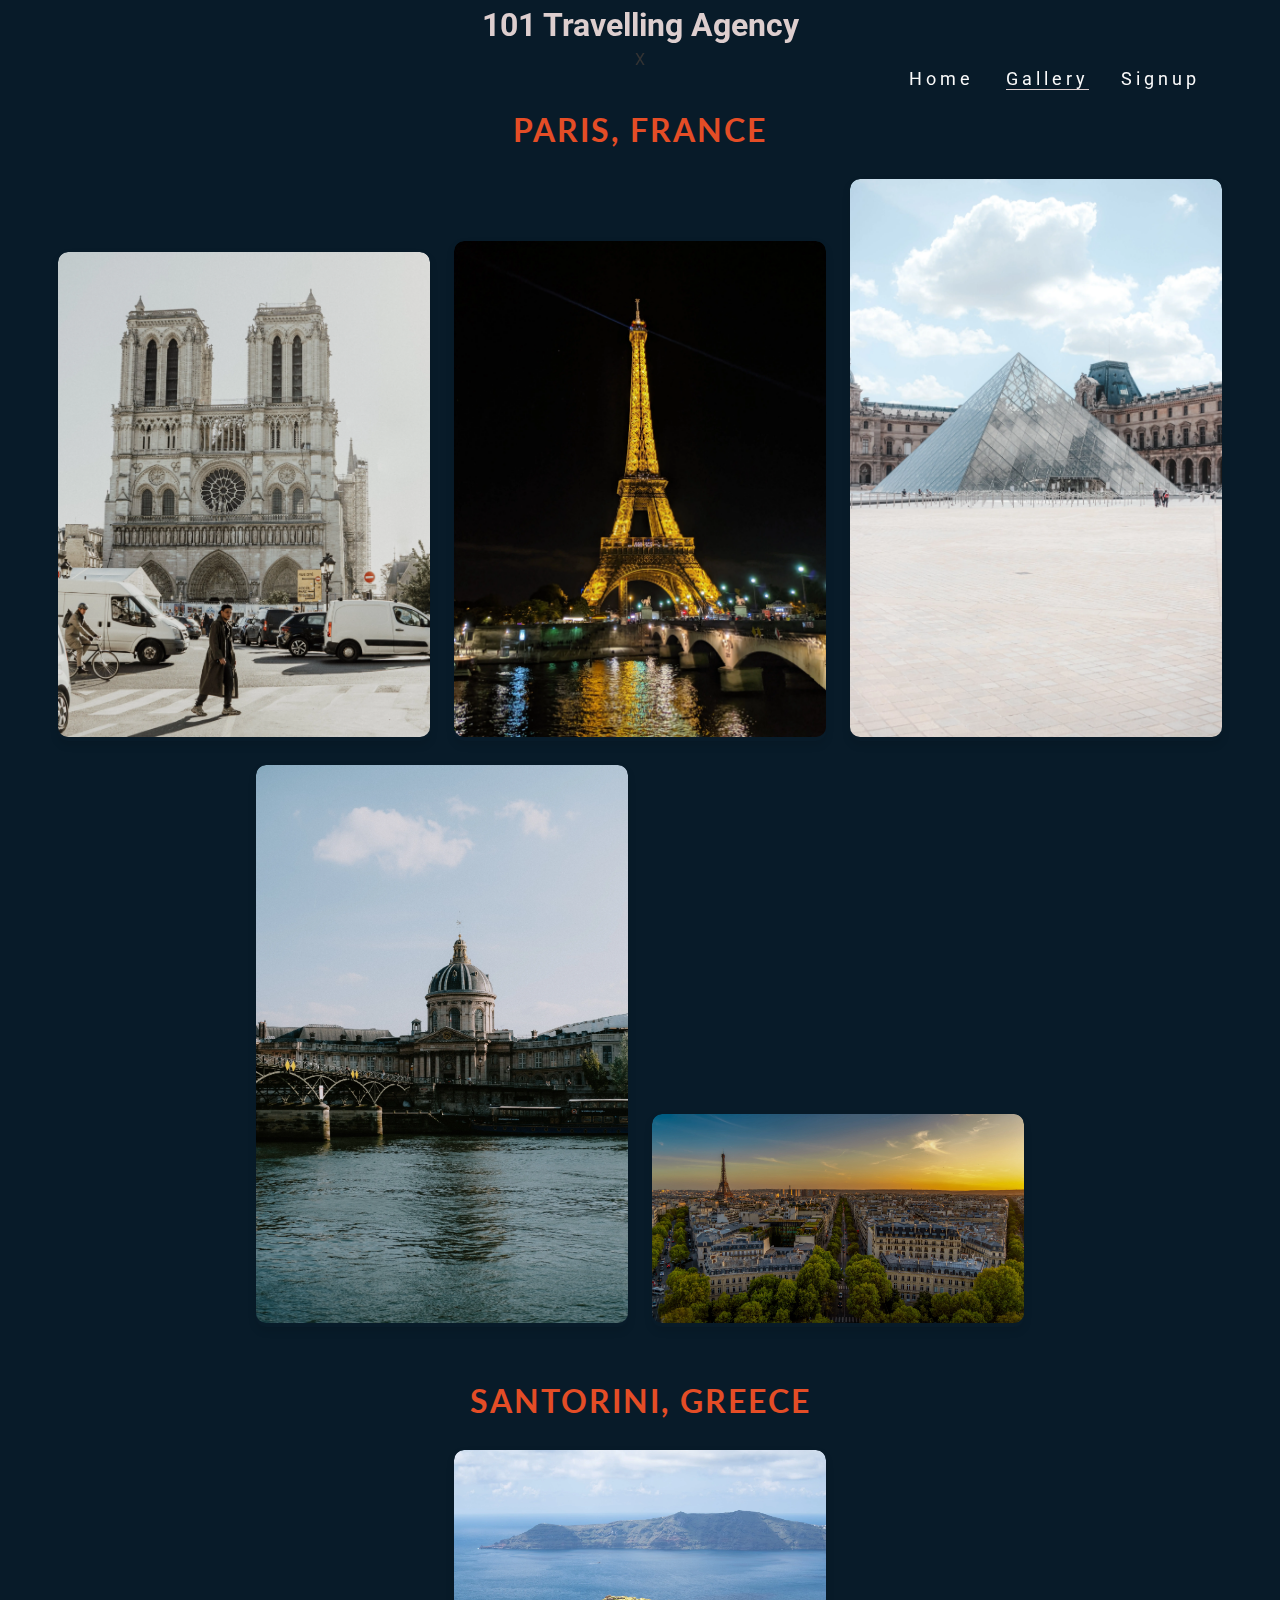
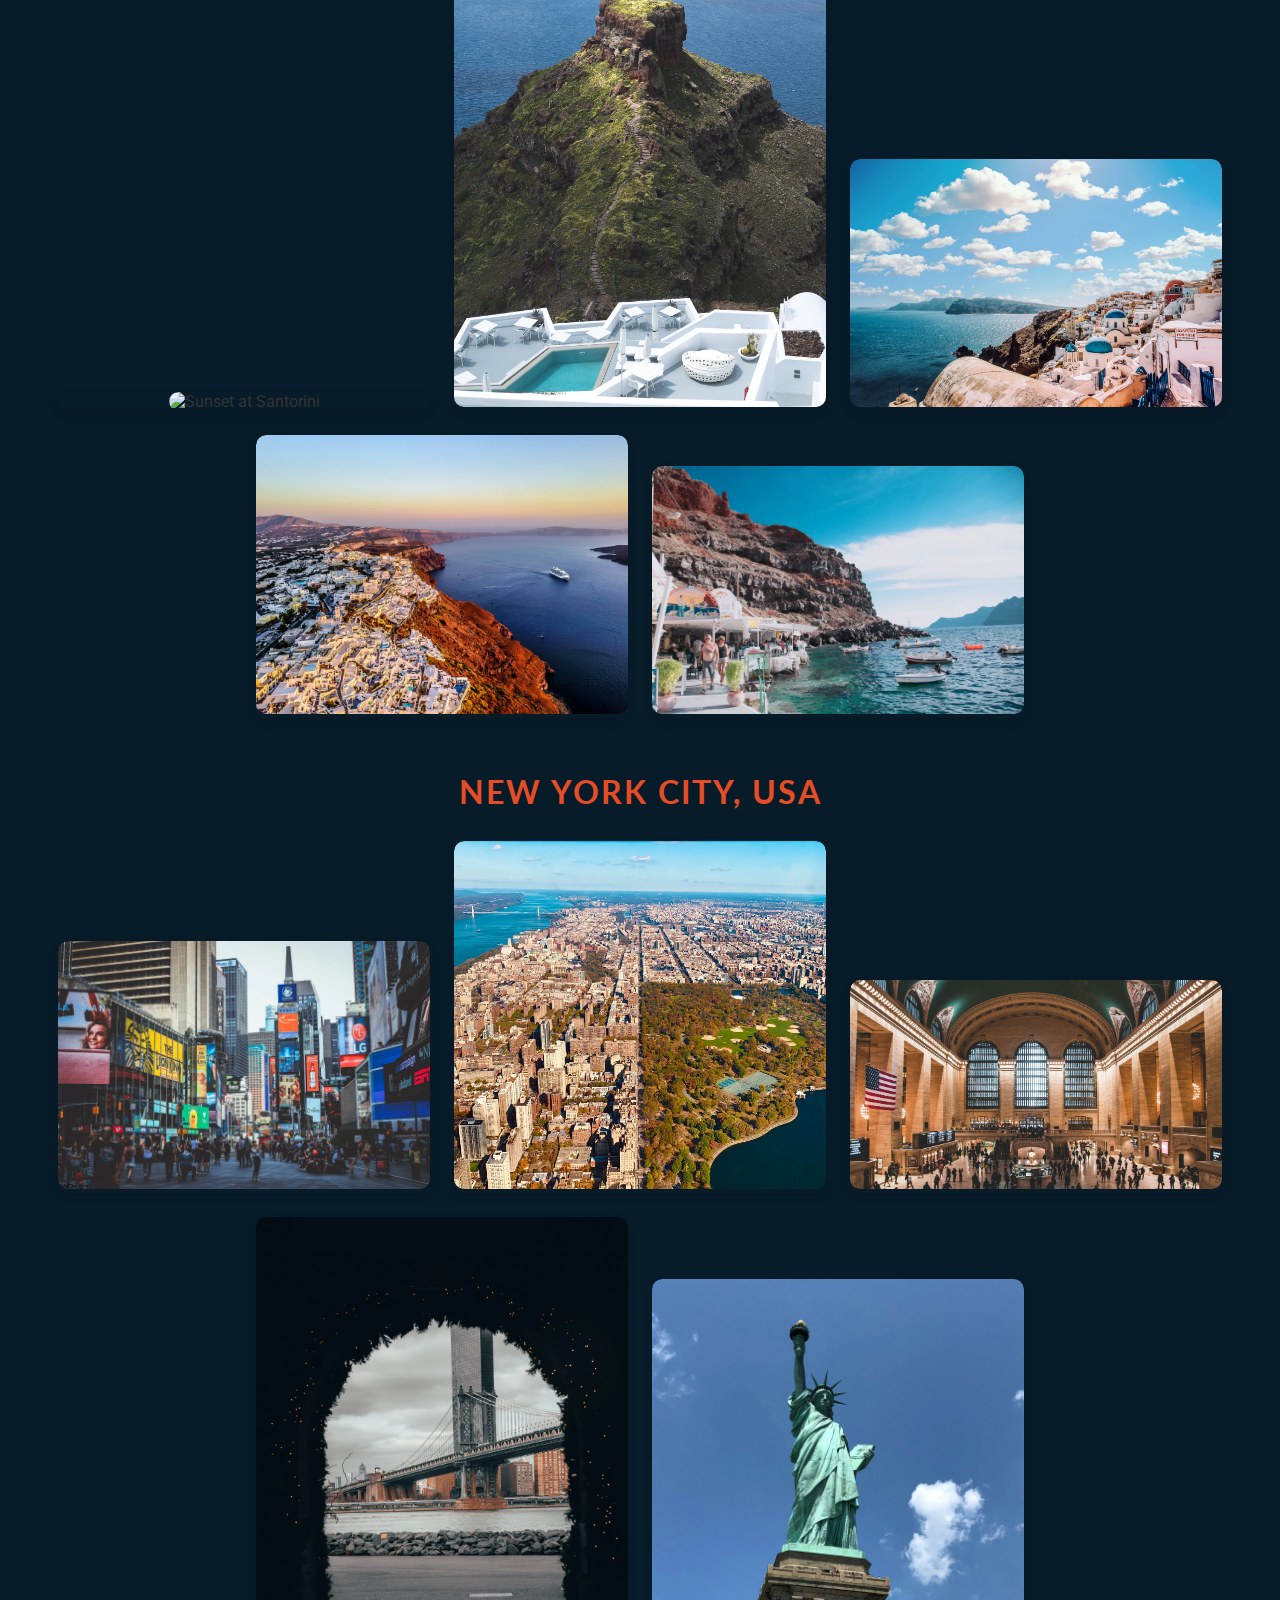
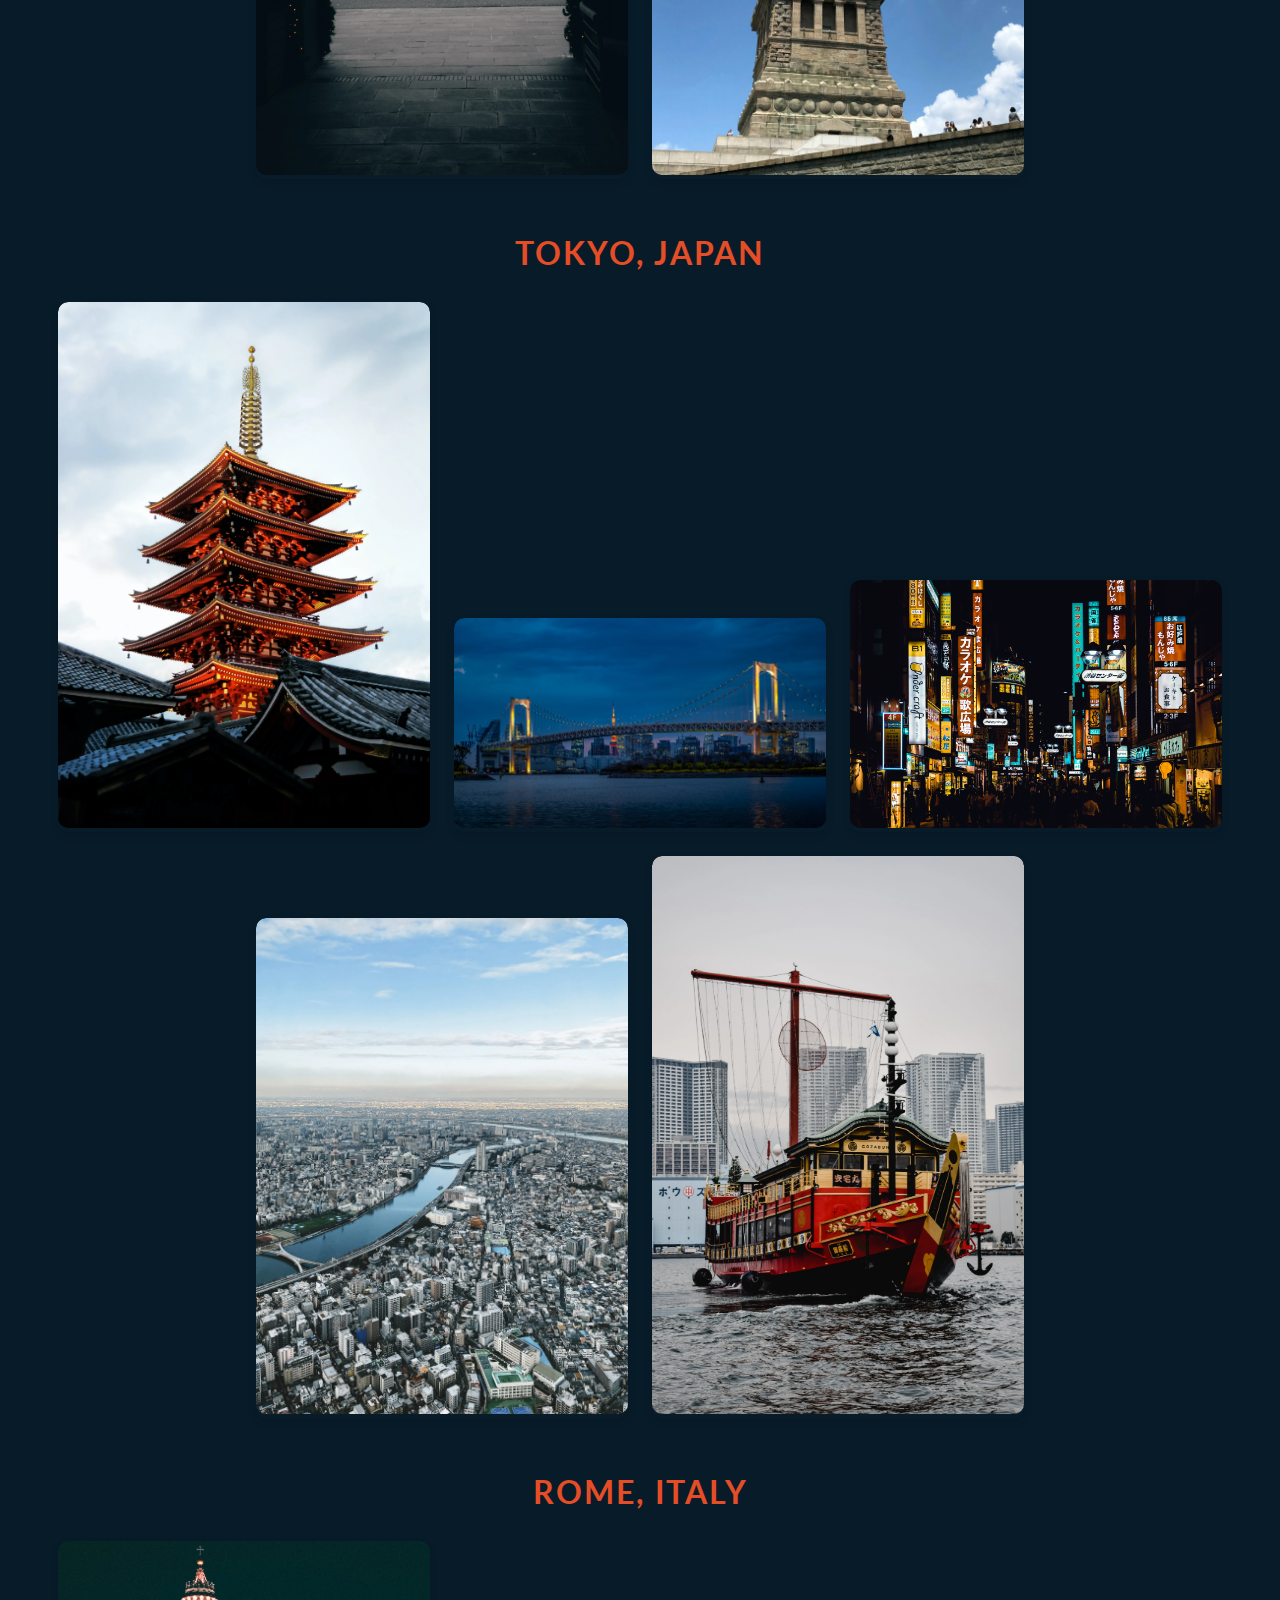
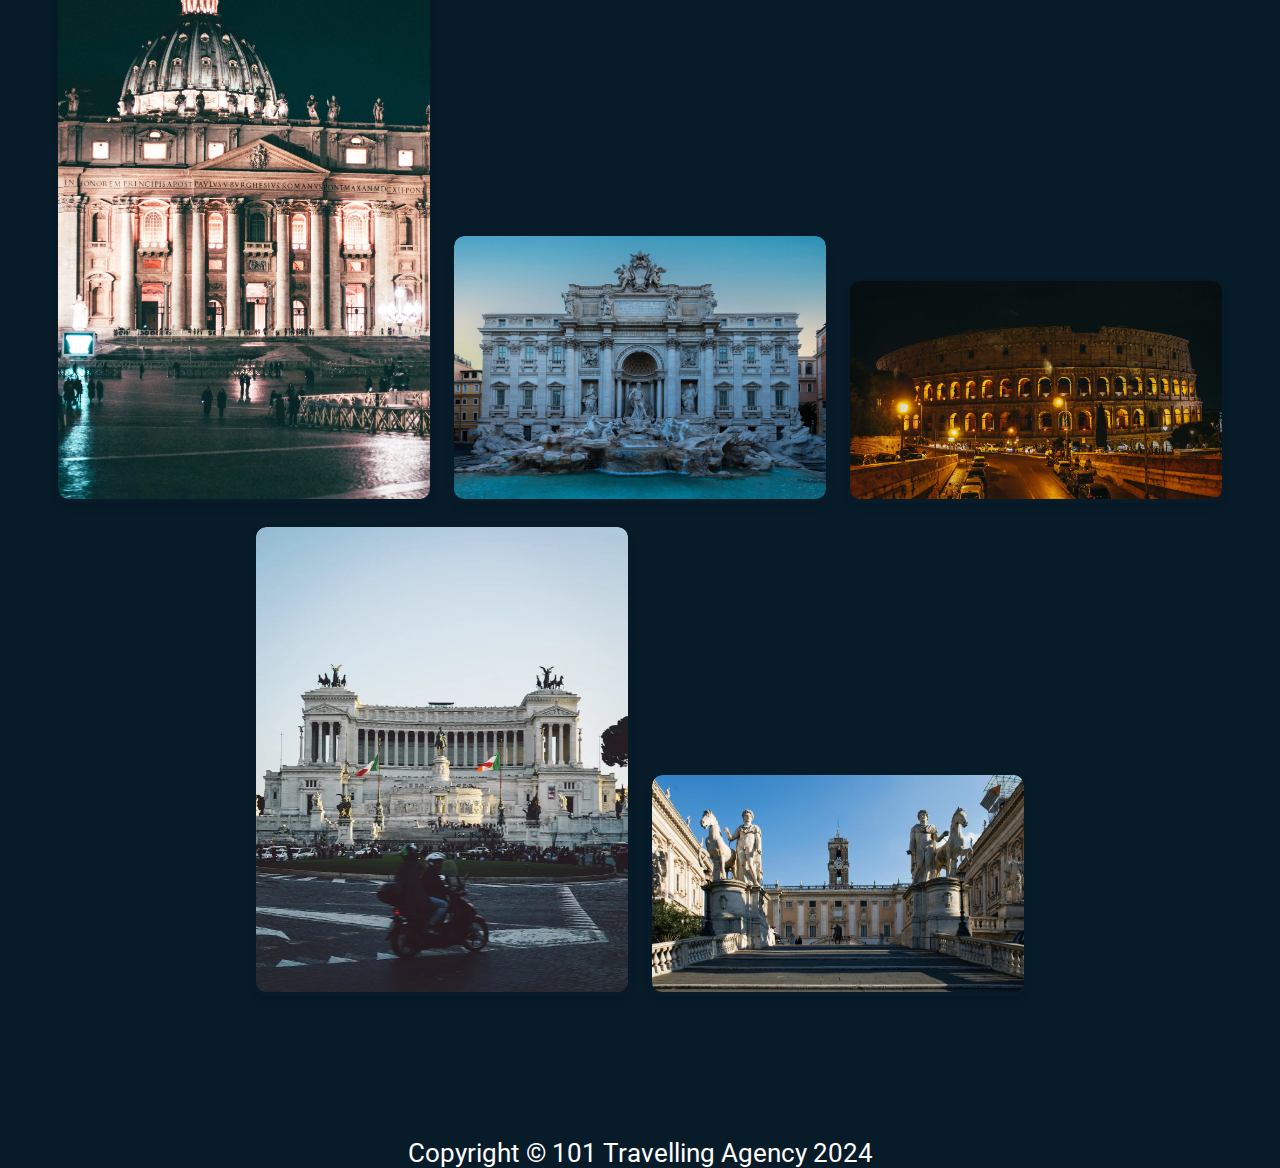
==== commit a47606b6: "FINALLY fixed the gallery page(Might change the order of the images in the future), also added the F" ====
--- a/gallery.html
+++ b/gallery.html
@@ -34,16 +34,18 @@
                 <li><a href="gallery.html" class="active">Gallery</a></li>
                 <li><a href="signup.html">Signup</a></li>
             </ul>
+
         </nav>
     </header>
     <!-- Main content -->
     <main>
         <!-- Gallery -->
-        <section id="image-gallery">
-            <h4>Image Gallery</h4>
+        <section id="image-gallery" class="toggle-container">
+            <h3>123</h3>
             <!-- Paris -->
             <section id="section-paris">
-                <h3>Paris,France</h3>
+                <h4>Paris, France</h4>
+
                 <div id="paris" class="image">
                     <img src="assets/images-webp/paris-images-webp/pexels-paris1.webp"
                         alt="A man walking and behind him is Notre-Dame" loading="lazy">
@@ -68,19 +70,21 @@
 
             <!-- Santorini -->
             <section id="section-santorini">
-                <h3>Santorini,Greece</h3>
+                <h4>Santorini, Greece</h4>
+
                 <div id="santorini" class="image">
                     <img src="assets/images-webp/santorini-images-webp/pexels-santorini1.webp" alt="Sunset at Santorini"
                         loading="lazy">
                 </div>
                 <div class="image">
+                    <img src="assets/images-webp/santorini-images-webp/pexels-santorini3.webp"
+                        alt="Watching a cliff in Santorini from above" loading="lazy">
+                </div>
+                <div class="image">
                     <img src="assets/images-webp/santorini-images-webp/pexels-santorini2.webp"
                         alt="A beautiful and sunny morning in Santorini" loading="lazy">
                 </div>
-                <div class="image">
-                    <img src="assets/images-webp/santorini-images-webp/pexels-santorini3.webp"
-                        alt="Watching a cliff in Santorini from above" loading="lazy">
-                </div>
+
                 <div class="image">
                     <img src="assets/images-webp/santorini-images-webp/pexels-santorini4.webp"
                         alt="Panoramic view of sunset in Santorini shot from a drone" loading="lazy">
@@ -93,7 +97,8 @@
 
             <!-- New York City -->
             <section id="section-nyc">
-                <h3>New York City, USA</h3>
+                <h4>New York City, USA</h4>
+
                 <div id="nyc" class="image">
                     <img src="assets/images-webp/nyc-images-webp/pexels-nyc1.webp"
                         alt="Time Square in New York with several people walking in it" loading="lazy">
@@ -118,7 +123,8 @@
 
             <!-- Tokyo -->
             <section id="section-tokyo">
-                <h3>Tokyo,Japan</h3>
+                <h4>Tokyo, Japan</h4>
+
                 <div id="tokyo" class="image">
                     <img src="assets/images-webp/tokyo-images-webp/pexels-tokyo1.webp" alt="Senso-ji Temple in Tokyo"
                         loading="lazy">
@@ -143,17 +149,19 @@
 
             <!-- Rome -->
             <section id="section-rome">
-                <h3>Rome,Italy</h3>
+                <h4>Rome, Italy</h4>
+
+                <div class="image">
+                    <img src="assets/images-webp/rome-images-webp/pexels-rome3.webp" alt="Vatican square at night"
+                        loading="lazy">
+                </div>
+
+                <div class="image">
+                    <img src="assets/images-webp/rome-images-webp/pexels-rome2.webp" alt="Fontana di Trevi in Rome "
+                        loading="lazy">
+                </div>
                 <div id="rome" class="image">
                     <img src="assets/images-webp/rome-images-webp/pexels-rome1.webp" alt="Colosseum by night in Rome"
-                        loading="lazy">
-                </div>
-                <div class="image">
-                    <img src="assets/images-webp/rome-images-webp/pexels-rome2.webp" alt="Fontana di Trevi in Rome "
-                        loading="lazy">
-                </div>
-                <div class="image">
-                    <img src="assets/images-webp/rome-images-webp/pexels-rome3.webp" alt="Vatican square at night"
                         loading="lazy">
                 </div>
                 <div class="image">
@@ -169,7 +177,6 @@
     </main>
     <!-- Footer -->
     <footer>
-
         <ul id="social-network">
             <li><a href="https://www.facebook.com/" target="_blank" rel="noopener"
                     aria-label="Visit our Facebook page (opens in a new tab)"><i
@@ -183,10 +190,8 @@
             <li><a href="https://instagram.com/" target="_blank" rel="noopener"
                     aria-label="Visit our Instagram page (opens in a new tab)"><i
                         class="fa-brands fa-square-instagram"></i></a></li>
-
         </ul>
         <p>Copyright © 101 Travelling Agency 2024</p>
-        
     </footer>
     <!-- Font awesome kit -->
     <script src="https://kit.fontawesome.com/e07e87e2b4.js" crossorigin="anonymous"></script>
--- a/assets/css/style.css
+++ b/assets/css/style.css
@@ -359,7 +359,7 @@
 #contact h2 {
     font-size: 2.5em;
     margin-bottom: 20px;
-    color: white;
+    color: coral;
 }
 
 #contact p {
@@ -484,22 +484,6 @@
     background-color: #0056b3;
 }
 
-.contact-box-center button {
-    display: block;
-    margin: 20px auto;
-    padding: 10px 20px;
-    background-color: #e44d26;
-    color: #fff;
-    border: none;
-    border-radius: 5px;
-    font-size: 1.2em;
-    cursor: pointer;
-    transition: background-color 0.3s ease;
-}
-
-.contact-box-center button:hover {
-    background-color: #c9302c;
-}
 
 /* Newsletter */
 #newsletter-section {
@@ -555,46 +539,48 @@
 }
 
 #map-wrapper h3 {
-    display: none;
+    text-align: center;
+    margin-bottom: 15px;
+    color: #e44d26;
+    font-size: 1.4em;
 }
 
 /* Gallery */
 #image-gallery {
-    display: flex;
-    flex-wrap: wrap;
-    justify-content: center;
-    align-items: center;
+    display: grid;
+    text-align: center;
     margin: 50px auto;
-    line-height: 0;
-    padding-top: 45px;
-
+    padding: 0 20px;
+}
+
+
+#image-gallery h3 {
+    display: none;
 }
 
 #image-gallery h4 {
-    display: none;
-}
-
-#image-gallery h3 {
     font-family: 'Lato', sans-serif;
     text-transform: uppercase;
     letter-spacing: 2px;
     color: #e44d26;
     font-size: 2em;
-    margin: 10px 0;
+    margin: 40px 0 20px;
     text-align: center;
     width: 100%;
-    padding-bottom: 20px;
 }
 
 .image {
-    width: 33%;
-    margin: 5px;
+    display: inline-block;
+    margin: 20px;
     overflow: hidden;
     border-radius: 10px;
     cursor: pointer;
     position: relative;
     transition: transform 0.3s ease-in-out;
-}
+    box-shadow: 0 4px 8px rgba(0, 0, 0, 0.1);
+}
+
+
 
 .image img {
     width: 100%;
@@ -603,10 +589,10 @@
     transition: transform 0.3s ease-in-out;
 }
 
-.image:hover img {
-    transform: scale(1.1);
-}
-
+.image:hover {
+    transform: translateY(-5px);
+    box-shadow: 0 6px 12px rgba(0, 0, 0, 0.1);
+}
 
 /* Footer */
 footer {
@@ -663,7 +649,7 @@
     }
 
     #menu>li {
-        margin-bottom: none;
+        margin-bottom: 0;
     }
 
     #navbar-toggle:checked~nav {
@@ -699,7 +685,7 @@
     }
 
     #menu>li {
-        margin-bottom: none;
+        margin-bottom: 0;
     }
 
     #navbar-toggle:checked~nav {
@@ -937,7 +923,7 @@
 
     #image-gallery {
         column-count: 3;
-        padding-top: 1;
+        padding-top: 20px;
     }
 
     #image-gallery h3 {
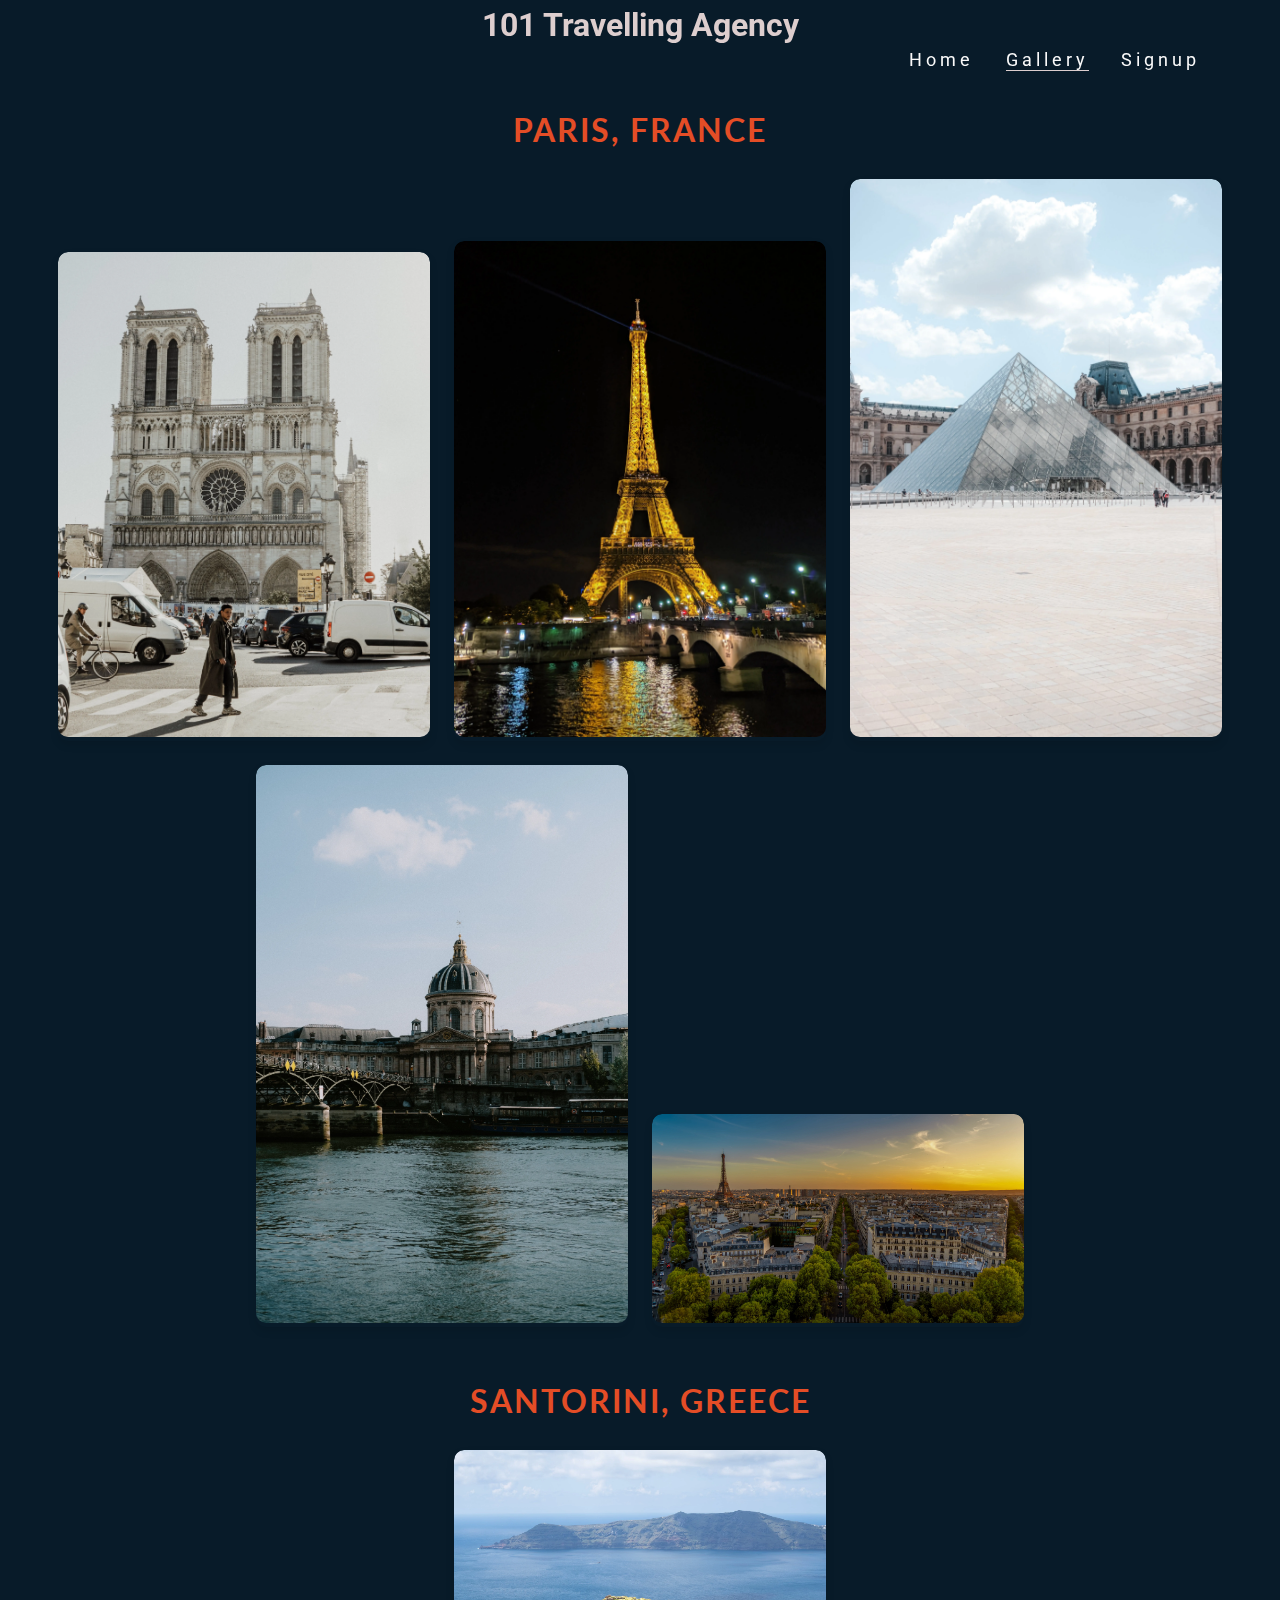
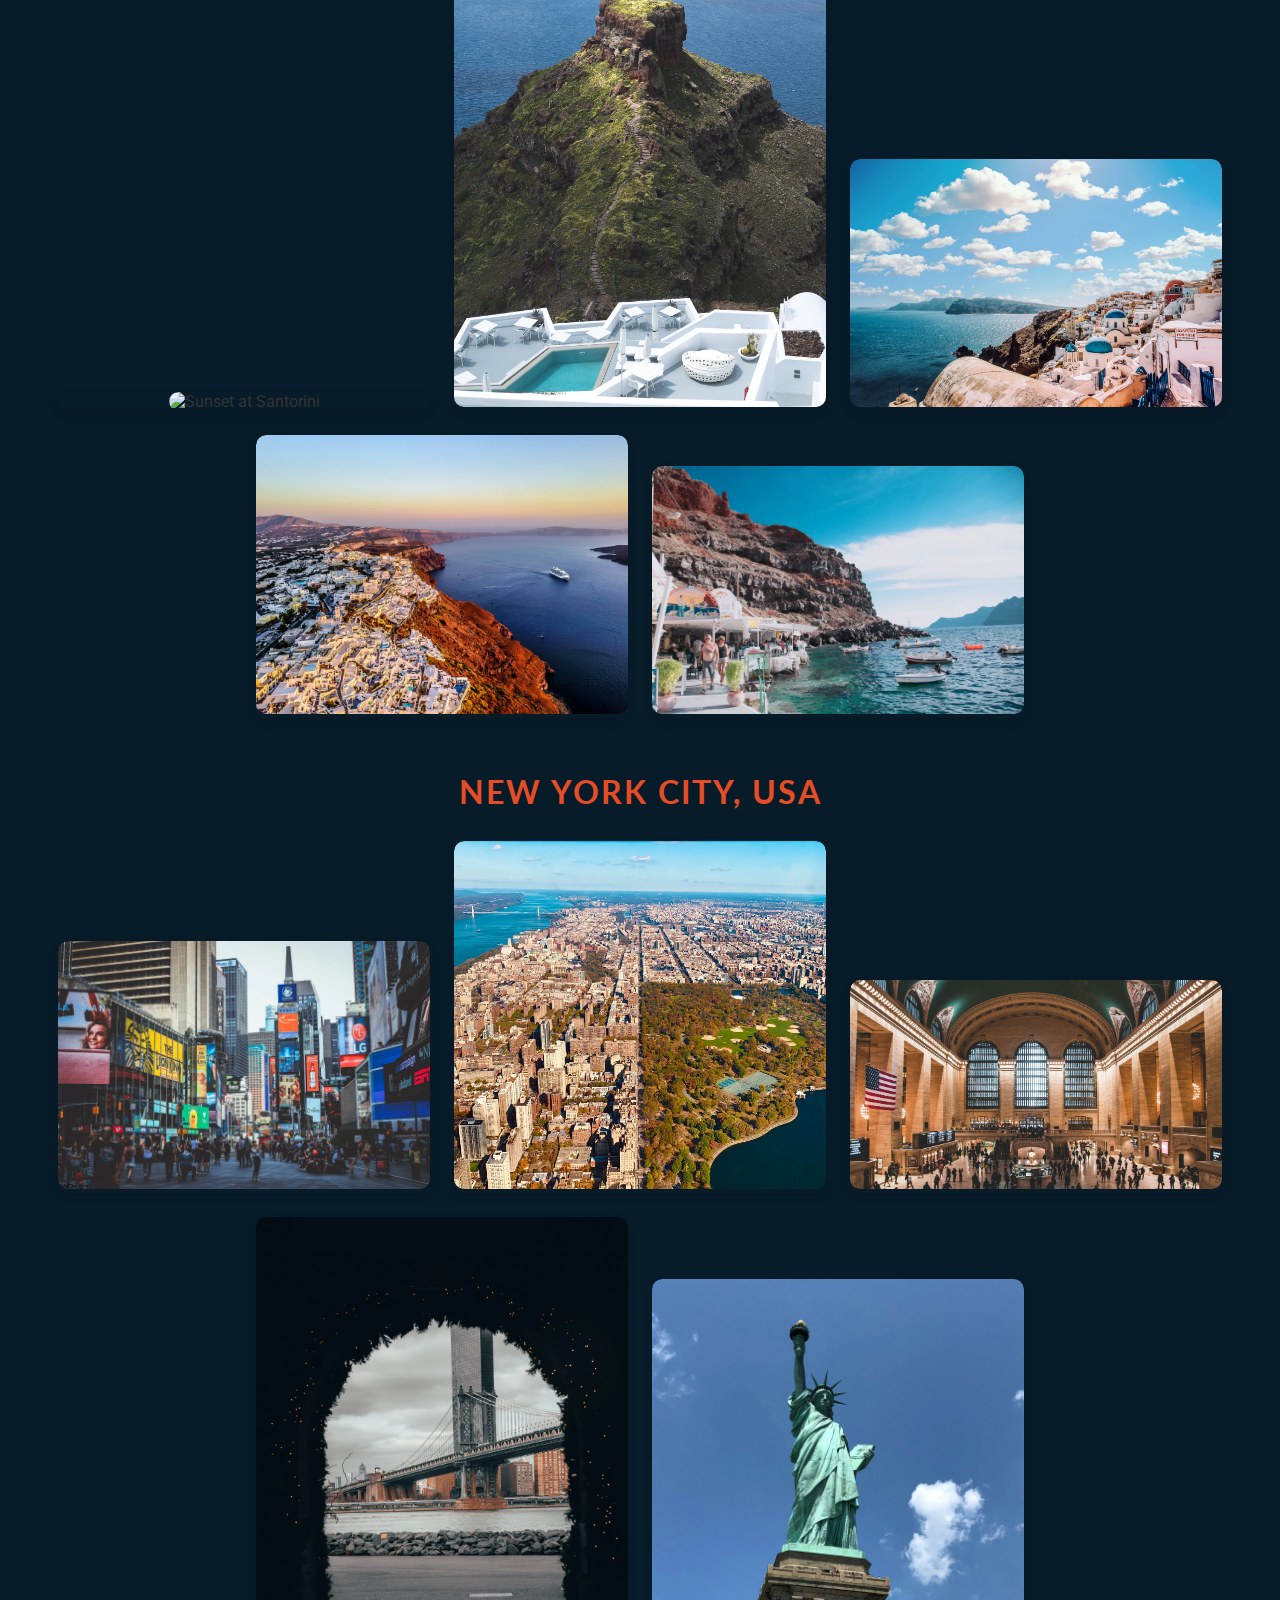
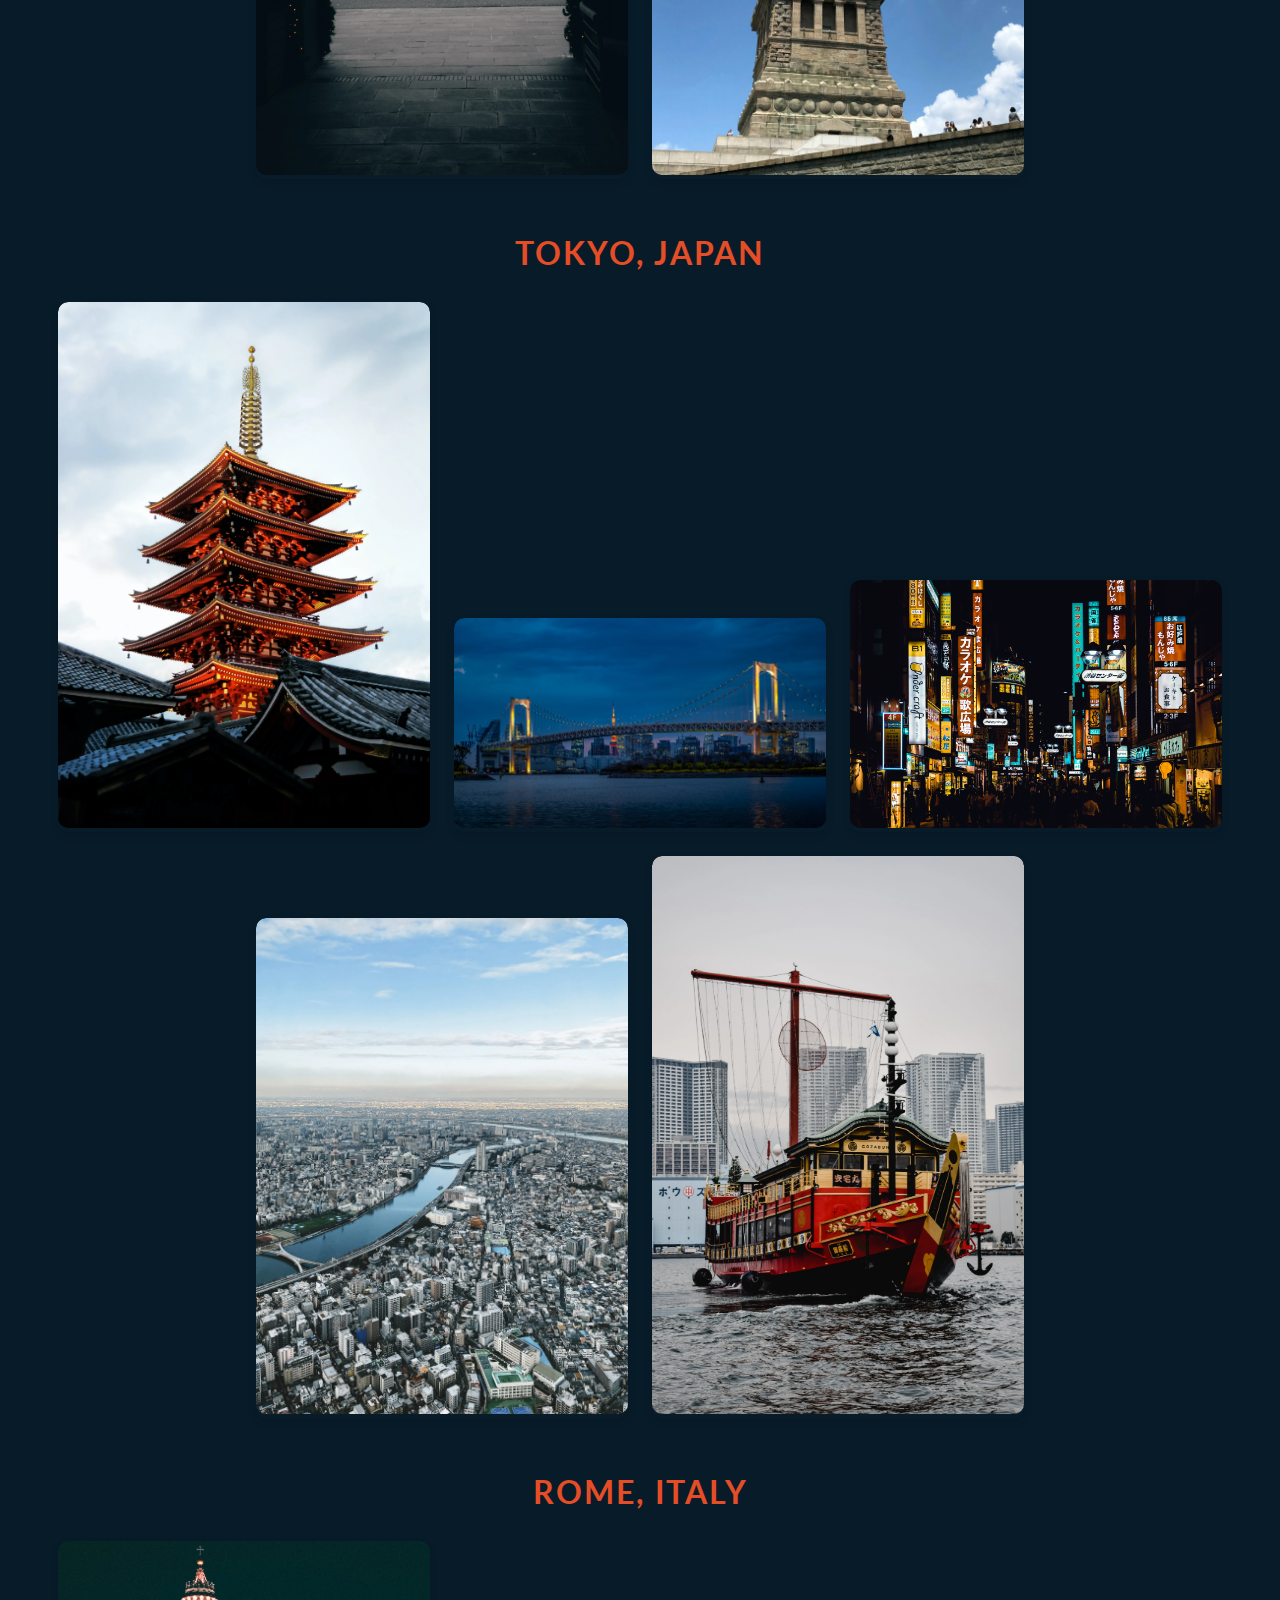
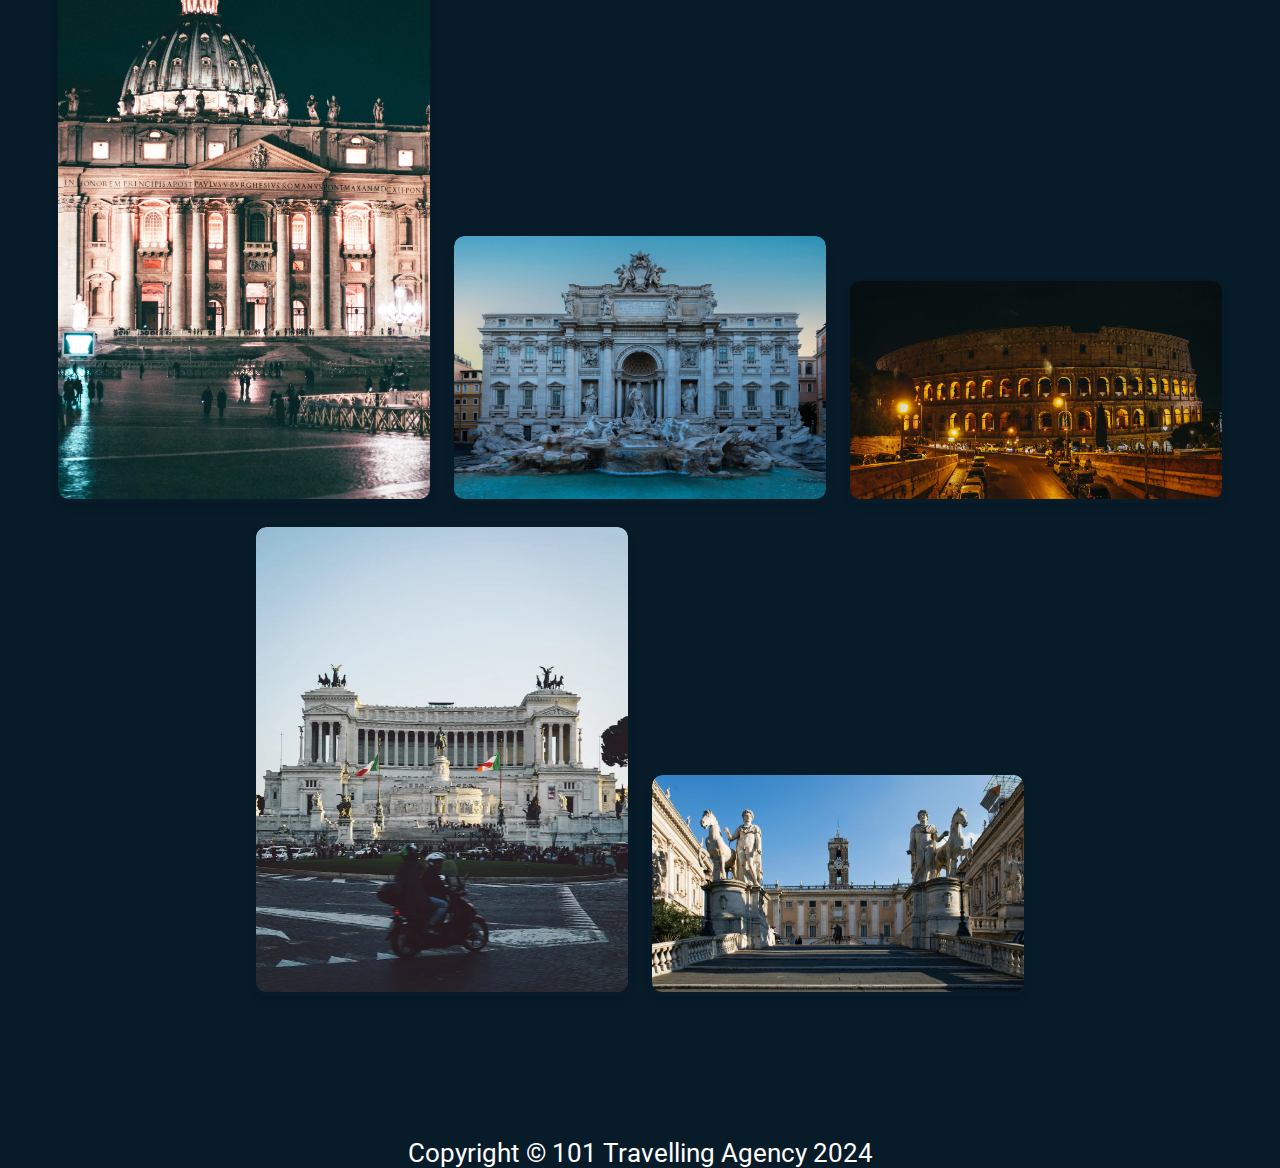
==== commit 185d5942: "Fixed my toggle button" ====
--- a/gallery.html
+++ b/gallery.html
@@ -13,8 +13,10 @@
     <!-- Stylesheet -->
     <link rel="stylesheet" href="assets/css/style.css">
     <!-- Favicon -->
-    <link rel="icon" type="image/png" sizes="16x16" href="assets/favicon/travel-agency-16x16.png">
-    <link rel="icon" type="image/png" sizes="32x32" href="assets/favicon/travel-agency-32x32.png">
+    <link rel="apple-touch-icon" sizes="180x180" href="assets\favicon\apple-touch-icon.png">
+    <link rel="icon" type="image/png" sizes="32x32" href="assets\favicon\favicon-32x32.png">
+    <link rel="icon" type="image/png" sizes="16x16" href="assets\favicon\favicon-16x16.png">
+    <link rel="manifest" href="assets\favicon\site.webmanifest">
 </head>
 
 <body>
--- a/assets/css/style.css
+++ b/assets/css/style.css
@@ -70,6 +70,7 @@
 /* Nav toggle */
 #nav-toggle:checked~nav {
     display: block;
+    background-color: #081b29;
 }
 
 #nav-toggle {
@@ -535,7 +536,7 @@
 
 /* Map section */
 #map-wrapper {
-    margin-top: 40px;
+    margin-top: 80px;
 }
 
 #map-wrapper h3 {
@@ -544,6 +545,22 @@
     color: #e44d26;
     font-size: 1.4em;
 }
+
+.map-container {
+    position: relative;
+    height: 0;
+    overflow: hidden;
+    padding-bottom: 56.25%;
+}
+
+.map-container iframe {
+    position: absolute;
+    top: 0;
+    left: 0;
+    width: 100%;
+    height: 100%;
+}
+
 
 /* Gallery */
 #image-gallery {
@@ -628,11 +645,6 @@
 
 /* Media query: large or landscape phones (576px+) */
 @media screen and (min-width: 576px) and (max-width:575px) {
-    * {
-        text-align: center;
-        font-size: 0.9em;
-
-    }
 
     header {
         top: 100%;
@@ -659,10 +671,9 @@
     #image-gallery {
         column-count: 2;
         column-gap: 0;
-        padding-top: 20px;
-    }
-
-
+        padding-top: 30px;
+
+    }
 }
 
 /* Media query: tablets and larger (768px+) */
@@ -776,32 +787,12 @@
         padding: 80px 10% 0 10%;
     }
 
-    #signup h2 {
-        font-size: 2.5em;
-        padding: 40px;
-    }
-
-    #signup-form {
-        padding: 100px;
+    #signup label {
         font-size: 1.6em;
     }
 
-    #signup-form label {
-        font-size: 1.4em;
-    }
-
-    #signup-form input {
-        height: 40px;
-        margin: 10px 0 30px 0;
-    }
-
-    .radio-group {
-        gap: 20px;
-    }
-
-    .submit-btn {
-        padding: 20px 40px;
-        font-size: 1.6em;
+    #signup .radio-group {
+        font-size: 70%;
     }
 
     /* Contact */
@@ -897,9 +888,11 @@
         margin: 0 1rem;
     }
 
-    #nav-toggle {
+    #nav-toggle,
+    .navbar-toggle-btn {
         display: none;
     }
+
 
     nav {
         display: block;
@@ -910,6 +903,7 @@
     }
 
 
+
     nav ul {
         display: inline-block;
         margin: 0;
@@ -936,4 +930,15 @@
         margin: 10px;
     }
 
+    #map-wrapper {
+        margin-top: 40px;
+    }
+
+    .map-container {
+        padding-bottom: 18%;
+    }
+
+    #signup h2 {
+        padding-right: 70px;
+    }
 }